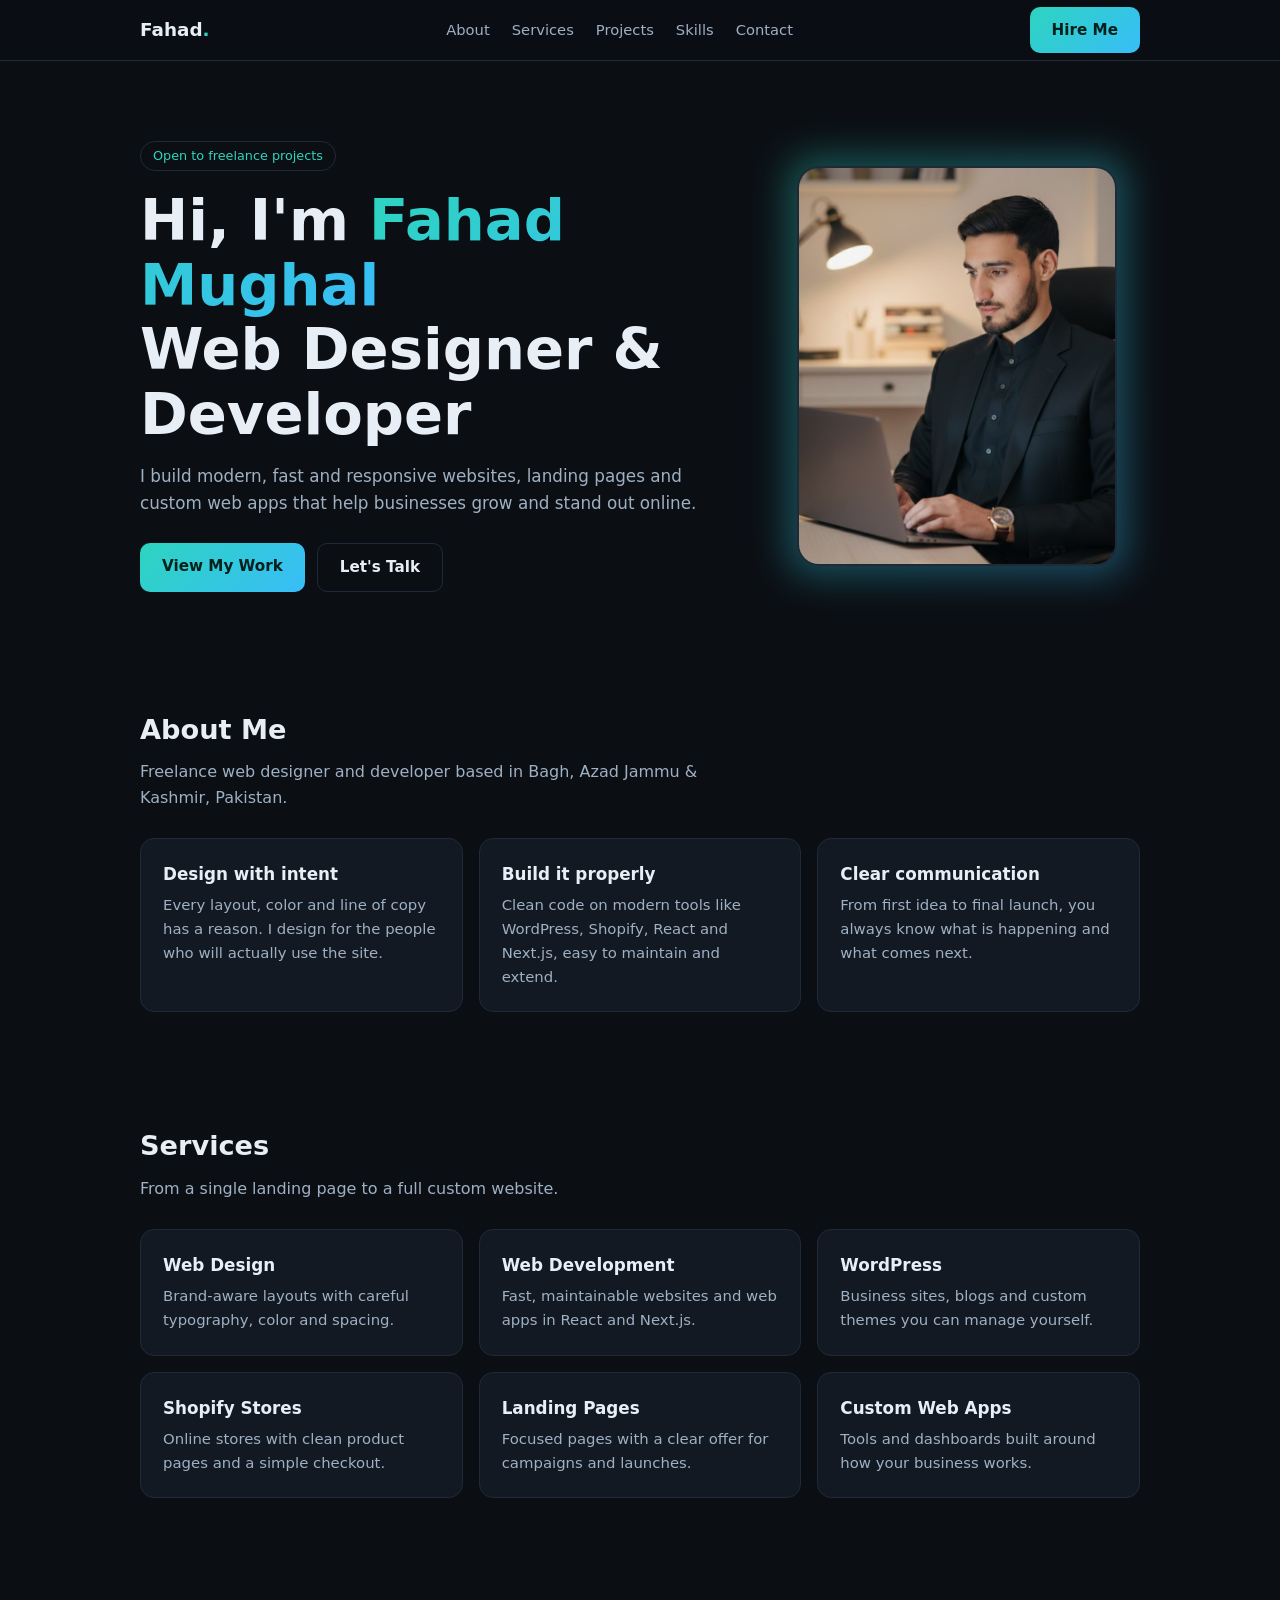
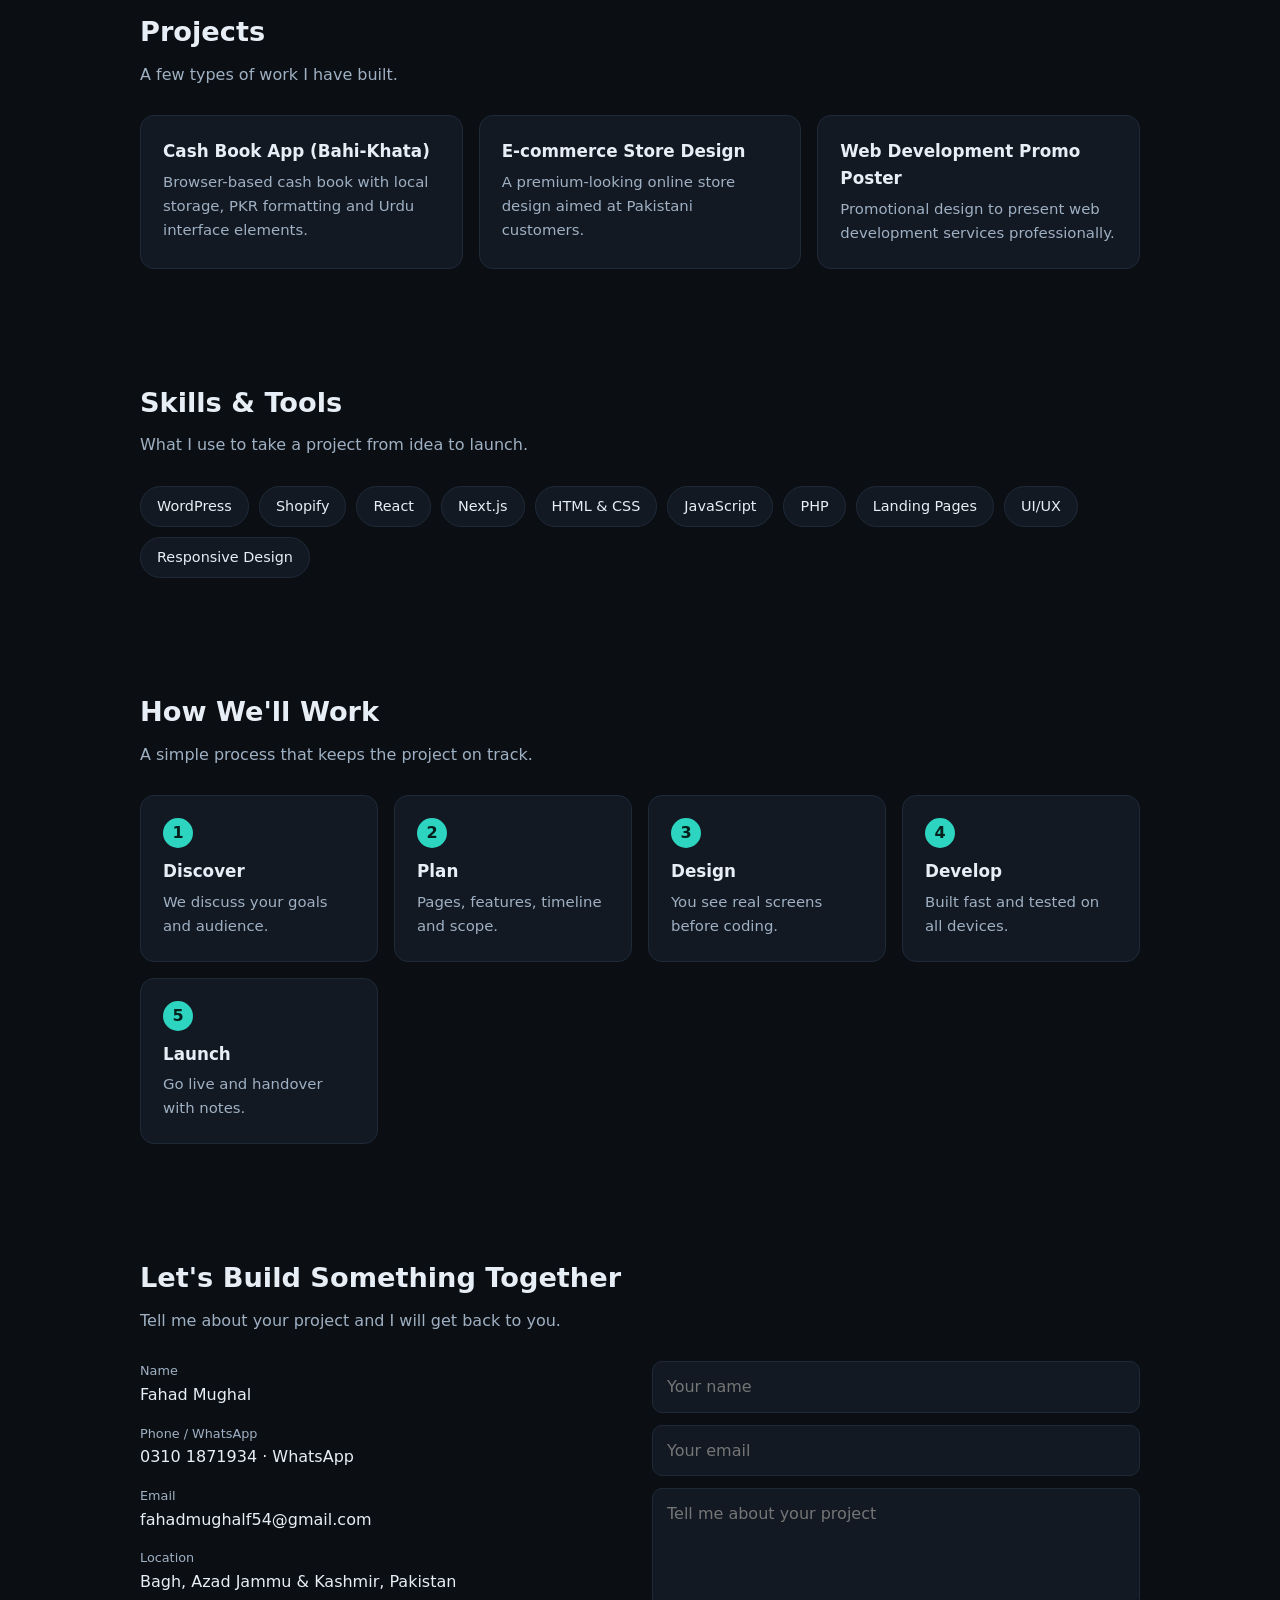
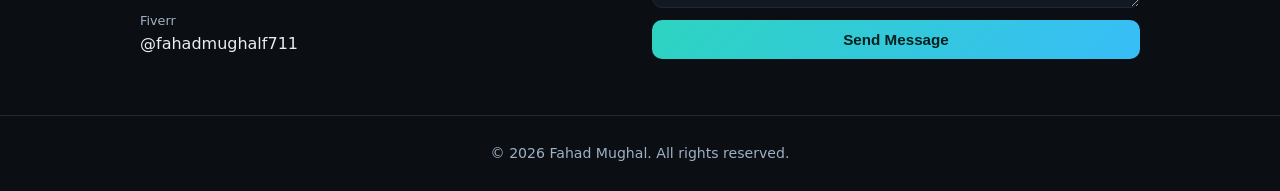
==== index.html @ d8c942e7 "Add files via upload" ====
<!doctype html>
<html lang="en">
<head>
<meta charset="utf-8">
<meta name="viewport" content="width=device-width, initial-scale=1">
<title>Fahad Mughal | Web Designer & Developer</title>
<meta name="description" content="Fahad Mughal is a freelance web designer and developer from Bagh, Azad Kashmir, building WordPress, Shopify, React/Next.js websites and landing pages.">
<meta name="theme-color" content="#0b0f14">
<meta property="og:title" content="Fahad Mughal | Web Designer & Developer">
<meta property="og:description" content="Modern, responsive websites, landing pages and custom web apps.">
<meta property="og:type" content="website">
<style>
:root{--bg:#0b0f14;--card:#121923;--line:#1f2a38;--text:#e8eef5;--muted:#9fb0c3;--accent:#2dd4bf;--accent2:#38bdf8}
*{box-sizing:border-box;margin:0;padding:0}
html{scroll-behavior:smooth}
body{font-family:system-ui,-apple-system,"Segoe UI",Roboto,sans-serif;background:var(--bg);color:var(--text);line-height:1.6}
a{color:inherit;text-decoration:none}
.wrap{max-width:1040px;margin:0 auto;padding:0 20px}
header{position:sticky;top:0;z-index:10;background:rgba(11,15,20,.85);backdrop-filter:blur(10px);border-bottom:1px solid var(--line)}
nav{display:flex;align-items:center;justify-content:space-between;height:60px}
.logo{font-weight:800;font-size:1.15rem}.logo span{color:var(--accent)}
nav ul{display:flex;gap:22px;list-style:none;font-size:.92rem;color:var(--muted)}
nav ul a:hover{color:var(--text)}
.btn{display:inline-block;padding:11px 22px;border-radius:10px;font-weight:600;font-size:.95rem;border:1px solid var(--line)}
.btn.primary{background:linear-gradient(135deg,var(--accent),var(--accent2));color:#04201c;border:0}
.btn:hover{transform:translateY(-1px)}
.hero{padding:80px 0 60px}
.tag{display:inline-block;font-size:.8rem;color:var(--accent);border:1px solid var(--line);padding:4px 12px;border-radius:99px;margin-bottom:18px}
h1{font-size:clamp(2.1rem,6vw,3.6rem);line-height:1.12;margin-bottom:16px}
h1 em{font-style:normal;background:linear-gradient(135deg,var(--accent),var(--accent2));-webkit-background-clip:text;background-clip:text;color:transparent}
.hero p{color:var(--muted);max-width:560px;margin-bottom:26px;font-size:1.05rem}
.hero .btns{display:flex;gap:12px;flex-wrap:wrap}
.hero-grid{display:grid;grid-template-columns:1.3fr .8fr;gap:40px;align-items:center}
.photo{position:relative;justify-self:center;width:100%;max-width:320px}
.photo::before{content:"";position:absolute;inset:-10px;border-radius:26px;background:linear-gradient(135deg,var(--accent),var(--accent2));opacity:.35;filter:blur(18px)}
.photo img{position:relative;display:block;width:100%;height:auto;aspect-ratio:4/5;object-fit:cover;object-position:top;border-radius:22px;border:2px solid var(--line)}
section{padding:56px 0}
h2{font-size:1.7rem;margin-bottom:8px}
.sub{color:var(--muted);margin-bottom:28px;max-width:560px}
.grid{display:grid;grid-template-columns:repeat(auto-fit,minmax(250px,1fr));gap:16px}
.card{background:var(--card);border:1px solid var(--line);border-radius:14px;padding:22px}
.card h3{font-size:1.05rem;margin-bottom:6px}
.card p{color:var(--muted);font-size:.93rem}
.pills{display:flex;flex-wrap:wrap;gap:10px}
.pills span{background:var(--card);border:1px solid var(--line);padding:8px 16px;border-radius:99px;font-size:.9rem}
.steps{counter-reset:s;display:grid;grid-template-columns:repeat(auto-fit,minmax(190px,1fr));gap:16px}
.steps .card::before{counter-increment:s;content:counter(s);display:inline-grid;place-items:center;width:30px;height:30px;border-radius:50%;background:var(--accent);color:#04201c;font-weight:700;margin-bottom:10px}
.contact{display:grid;grid-template-columns:1fr 1fr;gap:24px}
.contact ul{list-style:none;display:grid;gap:14px}
.contact li small{display:block;color:var(--muted);font-size:.8rem}
.contact li a:hover{color:var(--accent)}
form{display:grid;gap:12px}
input,textarea{width:100%;padding:12px 14px;border-radius:10px;border:1px solid var(--line);background:var(--card);color:var(--text);font:inherit}
input:focus,textarea:focus{outline:2px solid var(--accent);border-color:transparent}
textarea{min-height:120px;resize:vertical}
footer{border-top:1px solid var(--line);padding:26px 0;color:var(--muted);font-size:.88rem;text-align:center}
@media(max-width:720px){.hero-grid{grid-template-columns:1fr}.photo{order:-1;max-width:240px}nav ul{display:none}.contact{grid-template-columns:1fr}.hero{padding:50px 0 30px}}
</style>
</head>
<body>
<header><div class="wrap"><nav>
<a href="#home" class="logo">Fahad<span>.</span></a>
<ul><li><a href="#about">About</a></li><li><a href="#services">Services</a></li><li><a href="#projects">Projects</a></li><li><a href="#skills">Skills</a></li><li><a href="#contact">Contact</a></li></ul>
<a href="#contact" class="btn primary">Hire Me</a>
</nav></div></header>

<main>
<section class="hero" id="home"><div class="wrap hero-grid">
<div>
<span class="tag">Open to freelance projects</span>
<h1>Hi, I'm <em>Fahad Mughal</em><br>Web Designer &amp; Developer</h1>
<p>I build modern, fast and responsive websites, landing pages and custom web apps that help businesses grow and stand out online.</p>
<div class="btns"><a href="#projects" class="btn primary">View My Work</a><a href="#contact" class="btn">Let's Talk</a></div>
</div>
<div class="photo"><img src="fahad.jpg" alt="Fahad Mughal, freelance web designer and developer" width="472" height="672"></div>
</div></section>

<section id="about"><div class="wrap">
<h2>About Me</h2>
<p class="sub">Freelance web designer and developer based in Bagh, Azad Jammu &amp; Kashmir, Pakistan.</p>
<div class="grid">
<div class="card"><h3>Design with intent</h3><p>Every layout, color and line of copy has a reason. I design for the people who will actually use the site.</p></div>
<div class="card"><h3>Build it properly</h3><p>Clean code on modern tools like WordPress, Shopify, React and Next.js, easy to maintain and extend.</p></div>
<div class="card"><h3>Clear communication</h3><p>From first idea to final launch, you always know what is happening and what comes next.</p></div>
</div>
</div></section>

<section id="services"><div class="wrap">
<h2>Services</h2>
<p class="sub">From a single landing page to a full custom website.</p>
<div class="grid">
<div class="card"><h3>Web Design</h3><p>Brand-aware layouts with careful typography, color and spacing.</p></div>
<div class="card"><h3>Web Development</h3><p>Fast, maintainable websites and web apps in React and Next.js.</p></div>
<div class="card"><h3>WordPress</h3><p>Business sites, blogs and custom themes you can manage yourself.</p></div>
<div class="card"><h3>Shopify Stores</h3><p>Online stores with clean product pages and a simple checkout.</p></div>
<div class="card"><h3>Landing Pages</h3><p>Focused pages with a clear offer for campaigns and launches.</p></div>
<div class="card"><h3>Custom Web Apps</h3><p>Tools and dashboards built around how your business works.</p></div>
</div>
</div></section>

<section id="projects"><div class="wrap">
<h2>Projects</h2>
<p class="sub">A few types of work I have built.</p>
<div class="grid">
<div class="card"><h3>Cash Book App (Bahi-Khata)</h3><p>Browser-based cash book with local storage, PKR formatting and Urdu interface elements.</p></div>
<div class="card"><h3>E-commerce Store Design</h3><p>A premium-looking online store design aimed at Pakistani customers.</p></div>
<div class="card"><h3>Web Development Promo Poster</h3><p>Promotional design to present web development services professionally.</p></div>
</div>
</div></section>

<section id="skills"><div class="wrap">
<h2>Skills &amp; Tools</h2>
<p class="sub">What I use to take a project from idea to launch.</p>
<div class="pills"><span>WordPress</span><span>Shopify</span><span>React</span><span>Next.js</span><span>HTML &amp; CSS</span><span>JavaScript</span><span>PHP</span><span>Landing Pages</span><span>UI/UX</span><span>Responsive Design</span></div>
</div></section>

<section><div class="wrap">
<h2>How We'll Work</h2>
<p class="sub">A simple process that keeps the project on track.</p>
<div class="steps">
<div class="card"><h3>Discover</h3><p>We discuss your goals and audience.</p></div>
<div class="card"><h3>Plan</h3><p>Pages, features, timeline and scope.</p></div>
<div class="card"><h3>Design</h3><p>You see real screens before coding.</p></div>
<div class="card"><h3>Develop</h3><p>Built fast and tested on all devices.</p></div>
<div class="card"><h3>Launch</h3><p>Go live and handover with notes.</p></div>
</div>
</div></section>

<section id="contact"><div class="wrap">
<h2>Let's Build Something Together</h2>
<p class="sub">Tell me about your project and I will get back to you.</p>
<div class="contact">
<ul>
<li><small>Name</small>Fahad Mughal</li>
<li><small>Phone / WhatsApp</small><a href="tel:+923101871934">0310 1871934</a> &middot; <a href="https://wa.me/923101871934" target="_blank" rel="noopener">WhatsApp</a></li>
<li><small>Email</small><a href="mailto:fahadmughalf54@gmail.com">fahadmughalf54@gmail.com</a></li>
<li><small>Location</small>Bagh, Azad Jammu &amp; Kashmir, Pakistan</li>
<li><small>Fiverr</small><a href="https://www.fiverr.com/fahadmughalf711" target="_blank" rel="noopener">@fahadmughalf711</a></li>
</ul>
<form id="f">
<input id="n" placeholder="Your name" required>
<input id="e" type="email" placeholder="Your email" required>
<textarea id="m" placeholder="Tell me about your project" required></textarea>
<button class="btn primary" type="submit">Send Message</button>
</form>
</div>
</div></section>
</main>

<footer><div class="wrap">&copy; <span id="y">2026</span> Fahad Mughal. All rights reserved.</div></footer>

<script>
document.getElementById('y').textContent=new Date().getFullYear();
document.getElementById('f').addEventListener('submit',function(ev){
  ev.preventDefault();
  var n=document.getElementById('n').value,e=document.getElementById('e').value,m=document.getElementById('m').value;
  var body=encodeURIComponent('Name: '+n+'\nEmail: '+e+'\n\n'+m);
  location.href='mailto:fahadmughalf54@gmail.com?subject='+encodeURIComponent('Project enquiry from '+n)+'&body='+body;
});
</script>
</body>
</html>
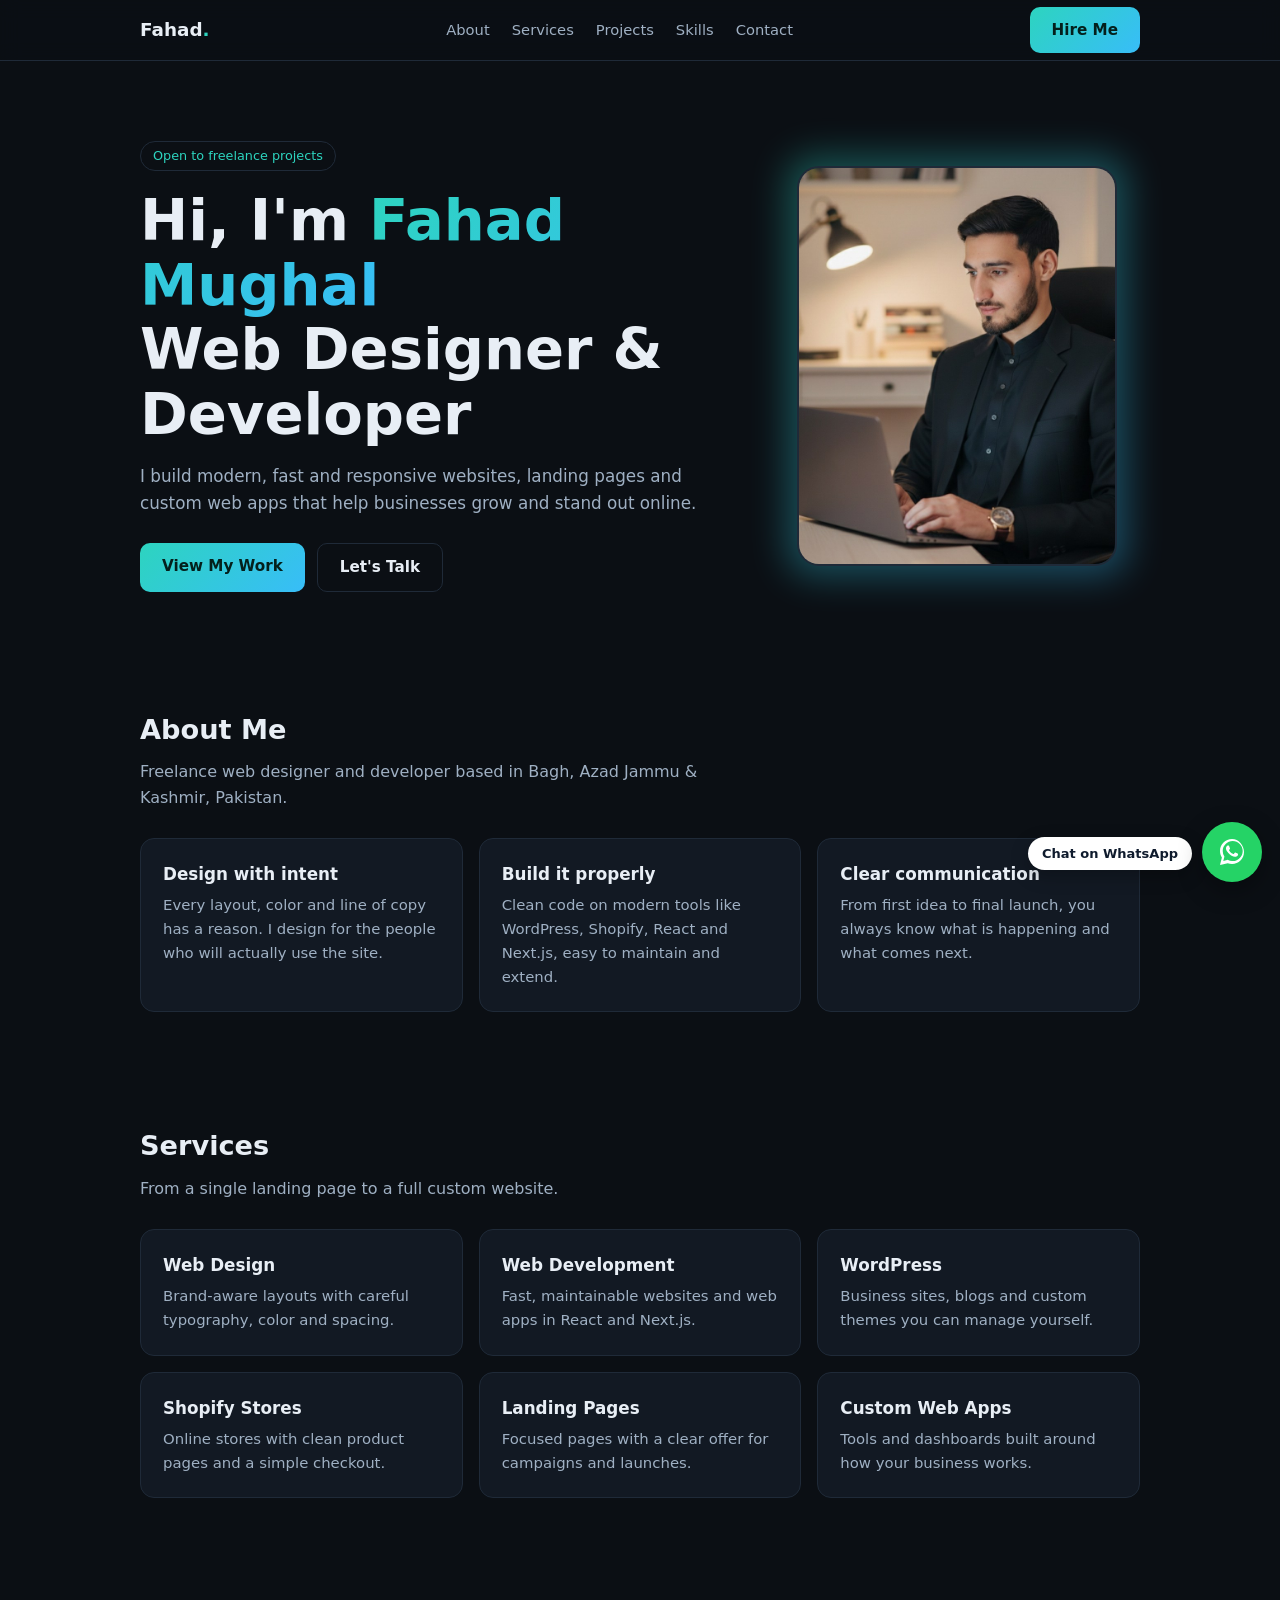
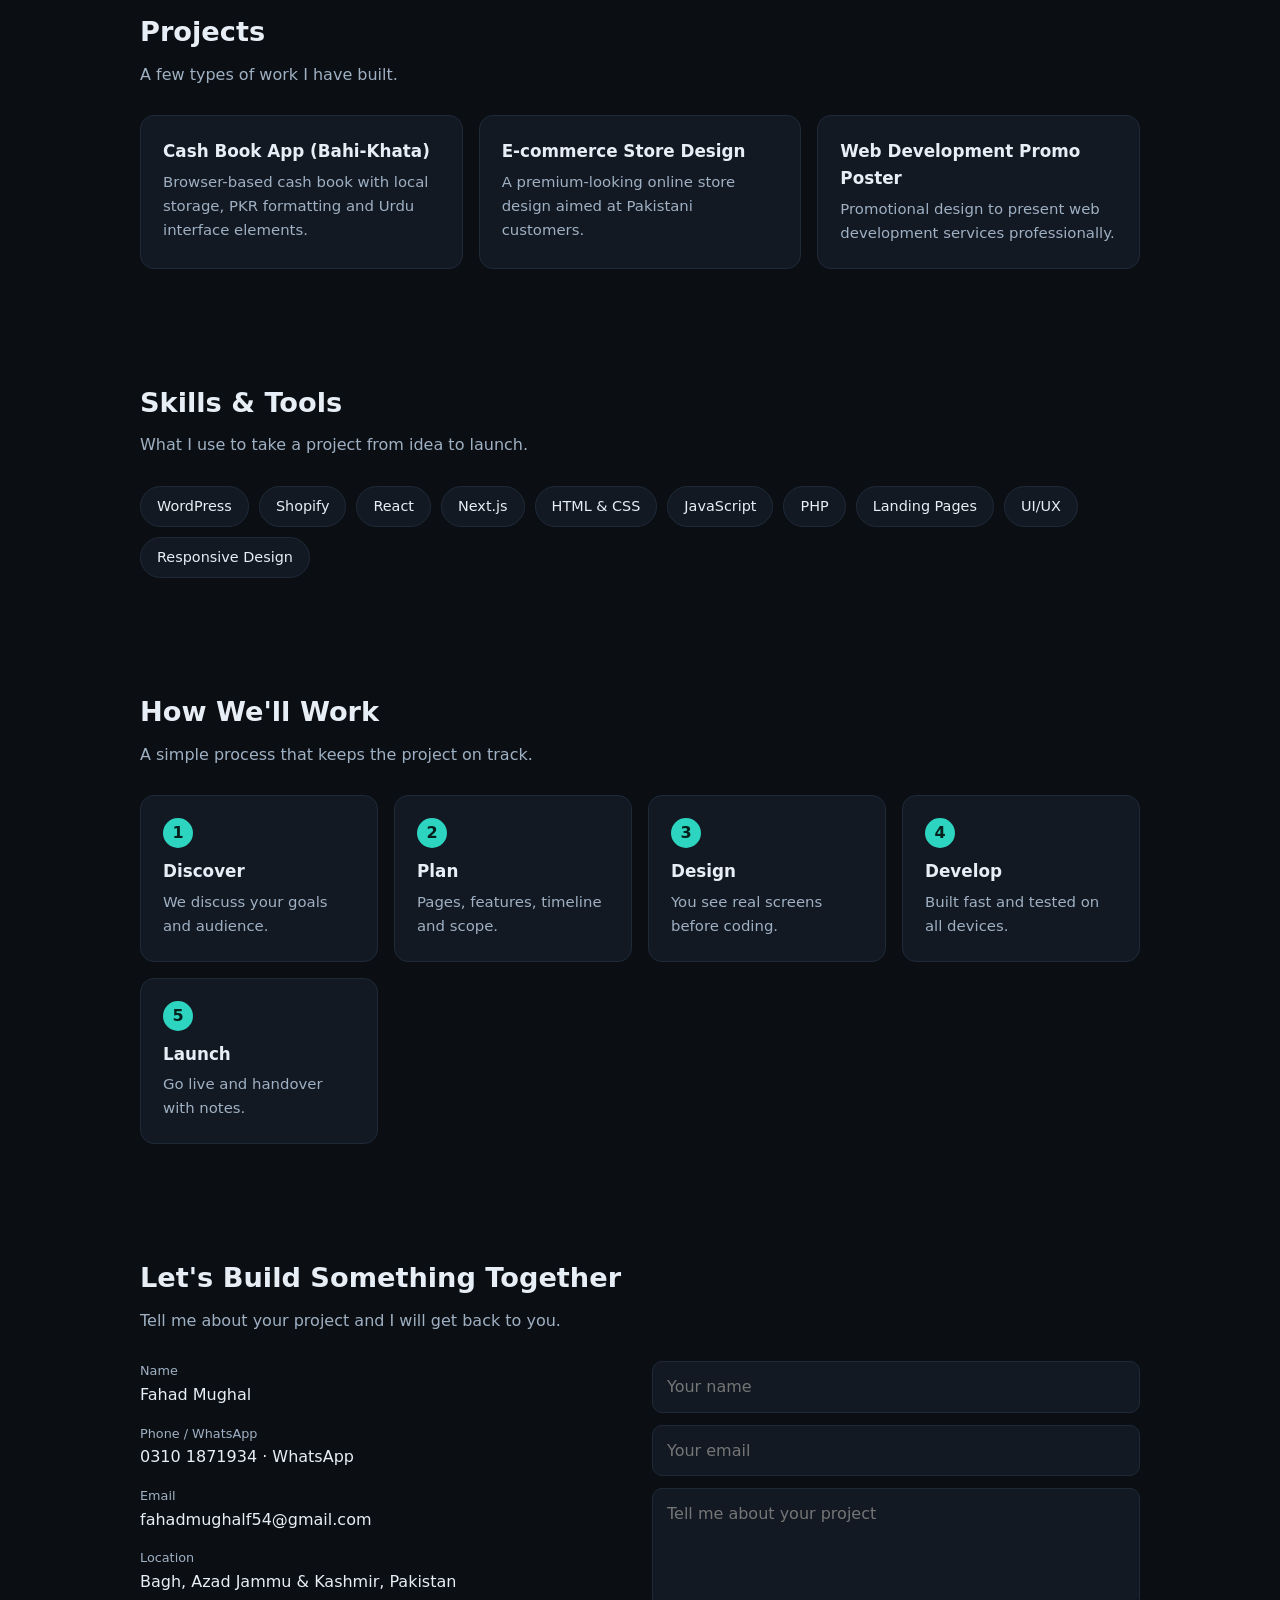
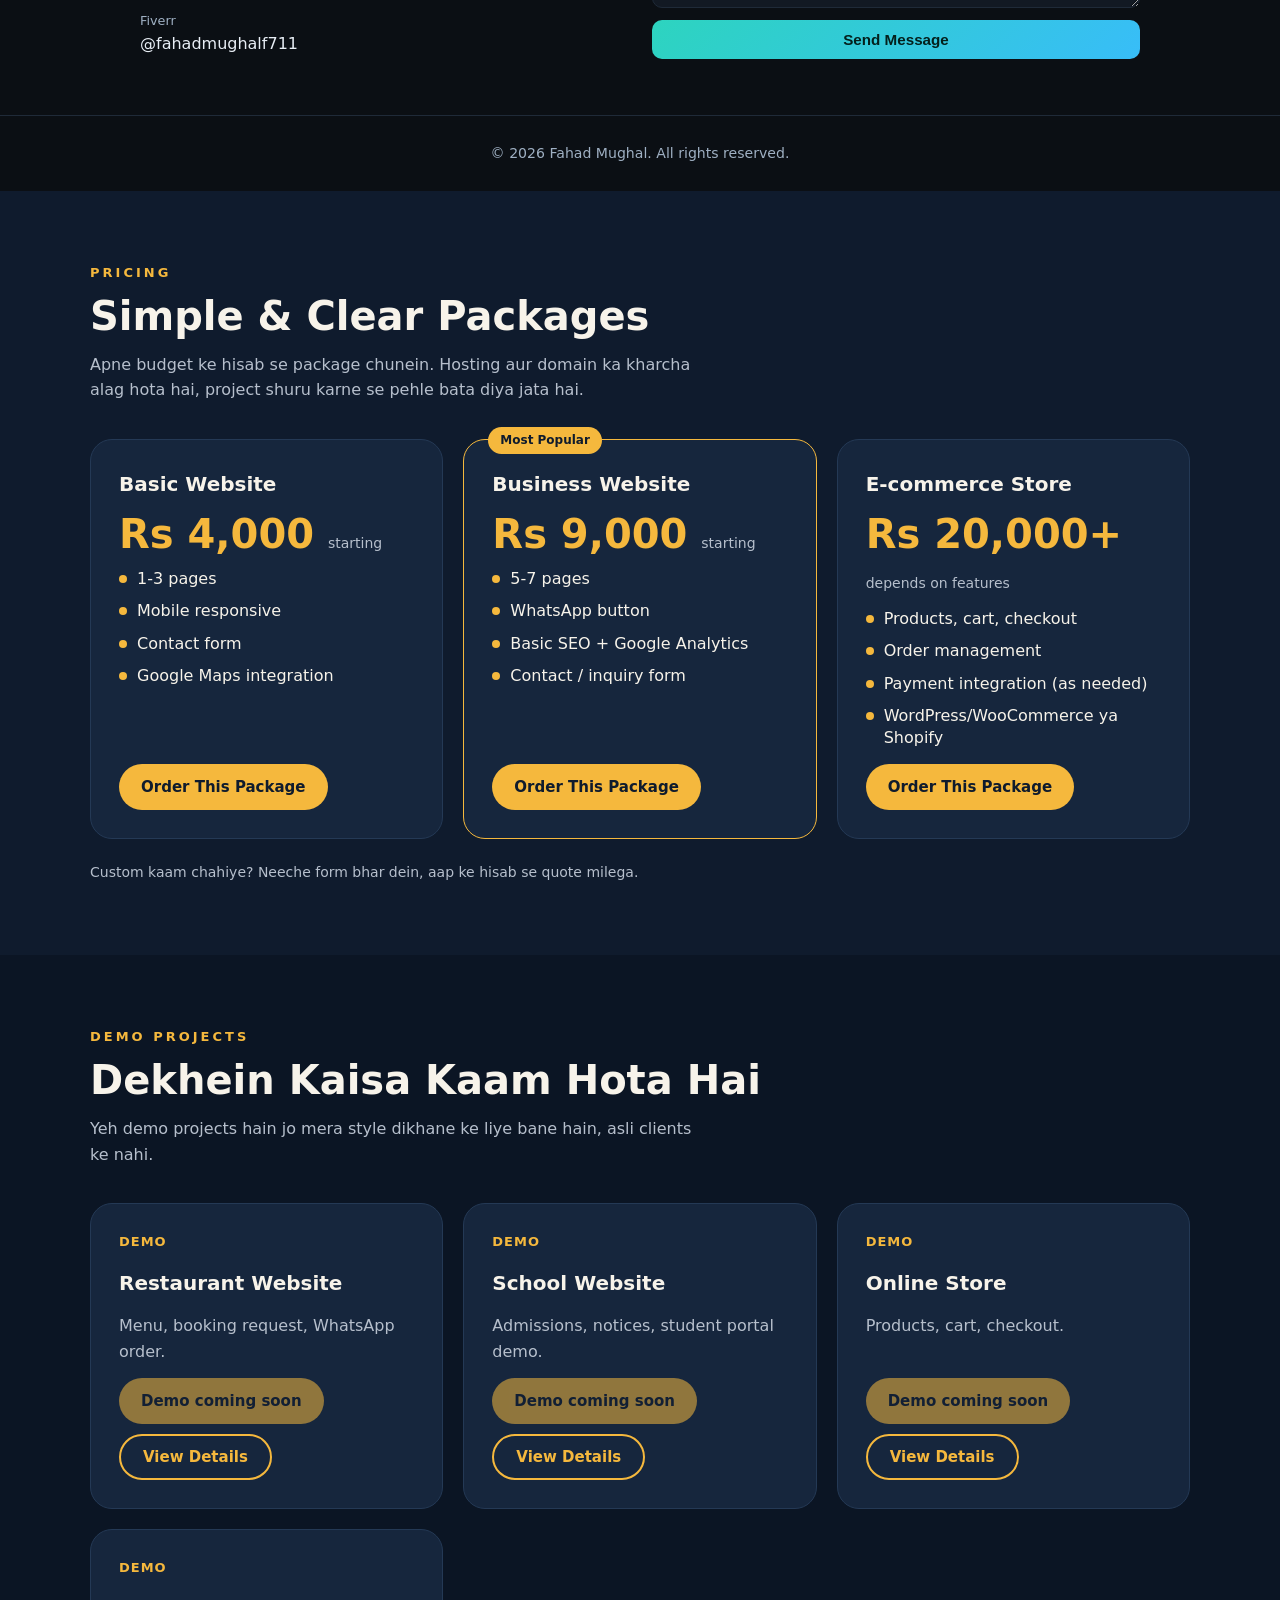
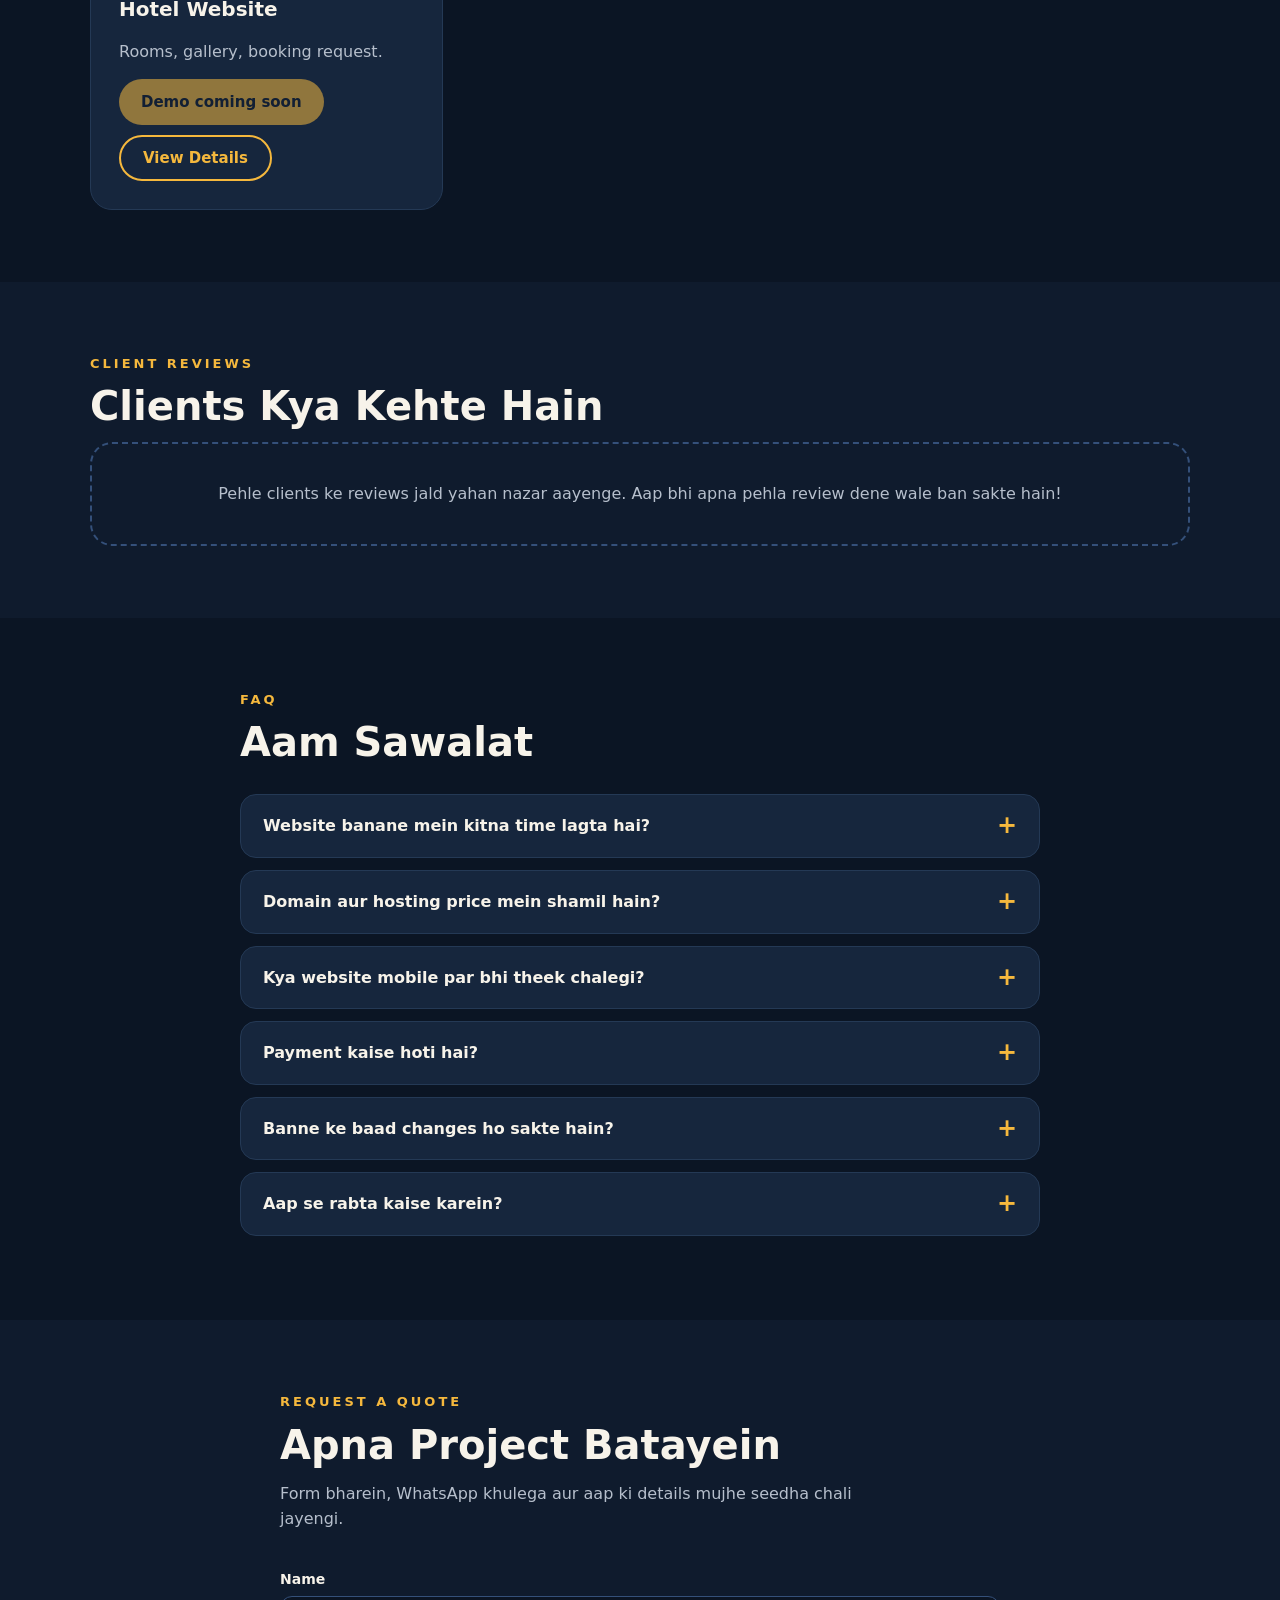
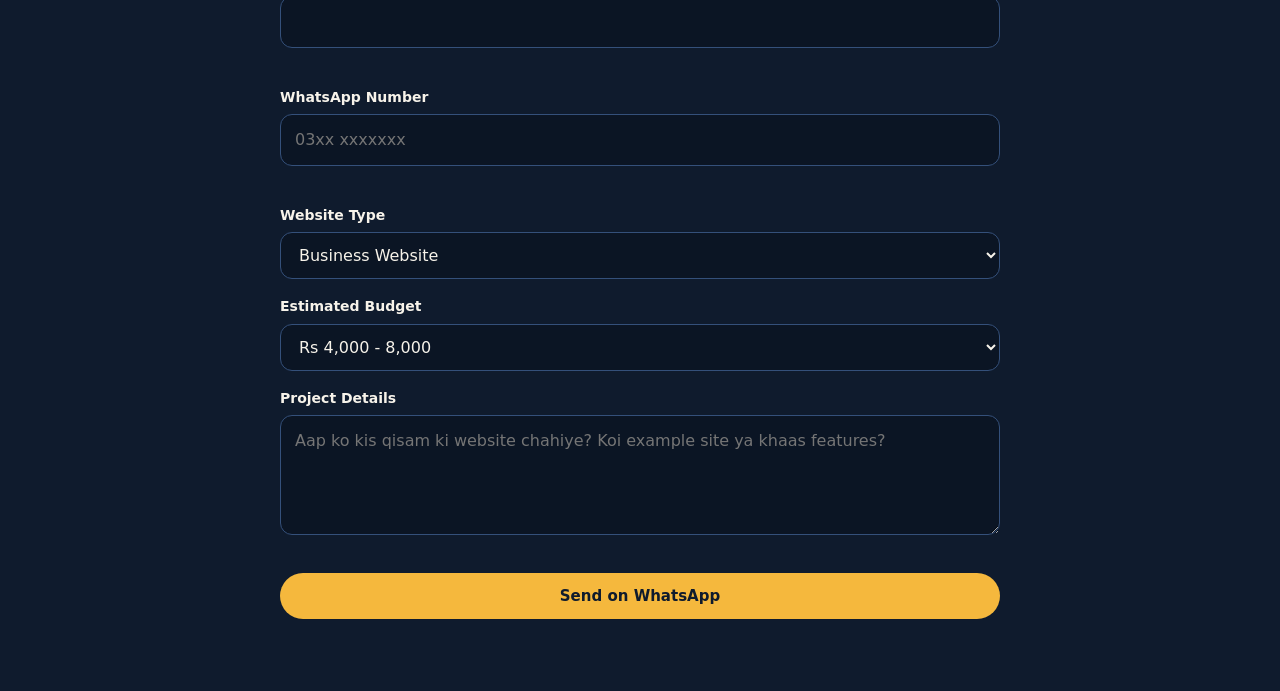
==== commit 20d3c57f: "Update index.html" ====
--- a/index.html
+++ b/index.html
@@ -158,5 +158,6 @@
   location.href='mailto:fahadmughalf54@gmail.com?subject='+encodeURIComponent('Project enquiry from '+n)+'&body='+body;
 });
 </script>
+<script src="fm-all.js"></script>
 </body>
 </html>
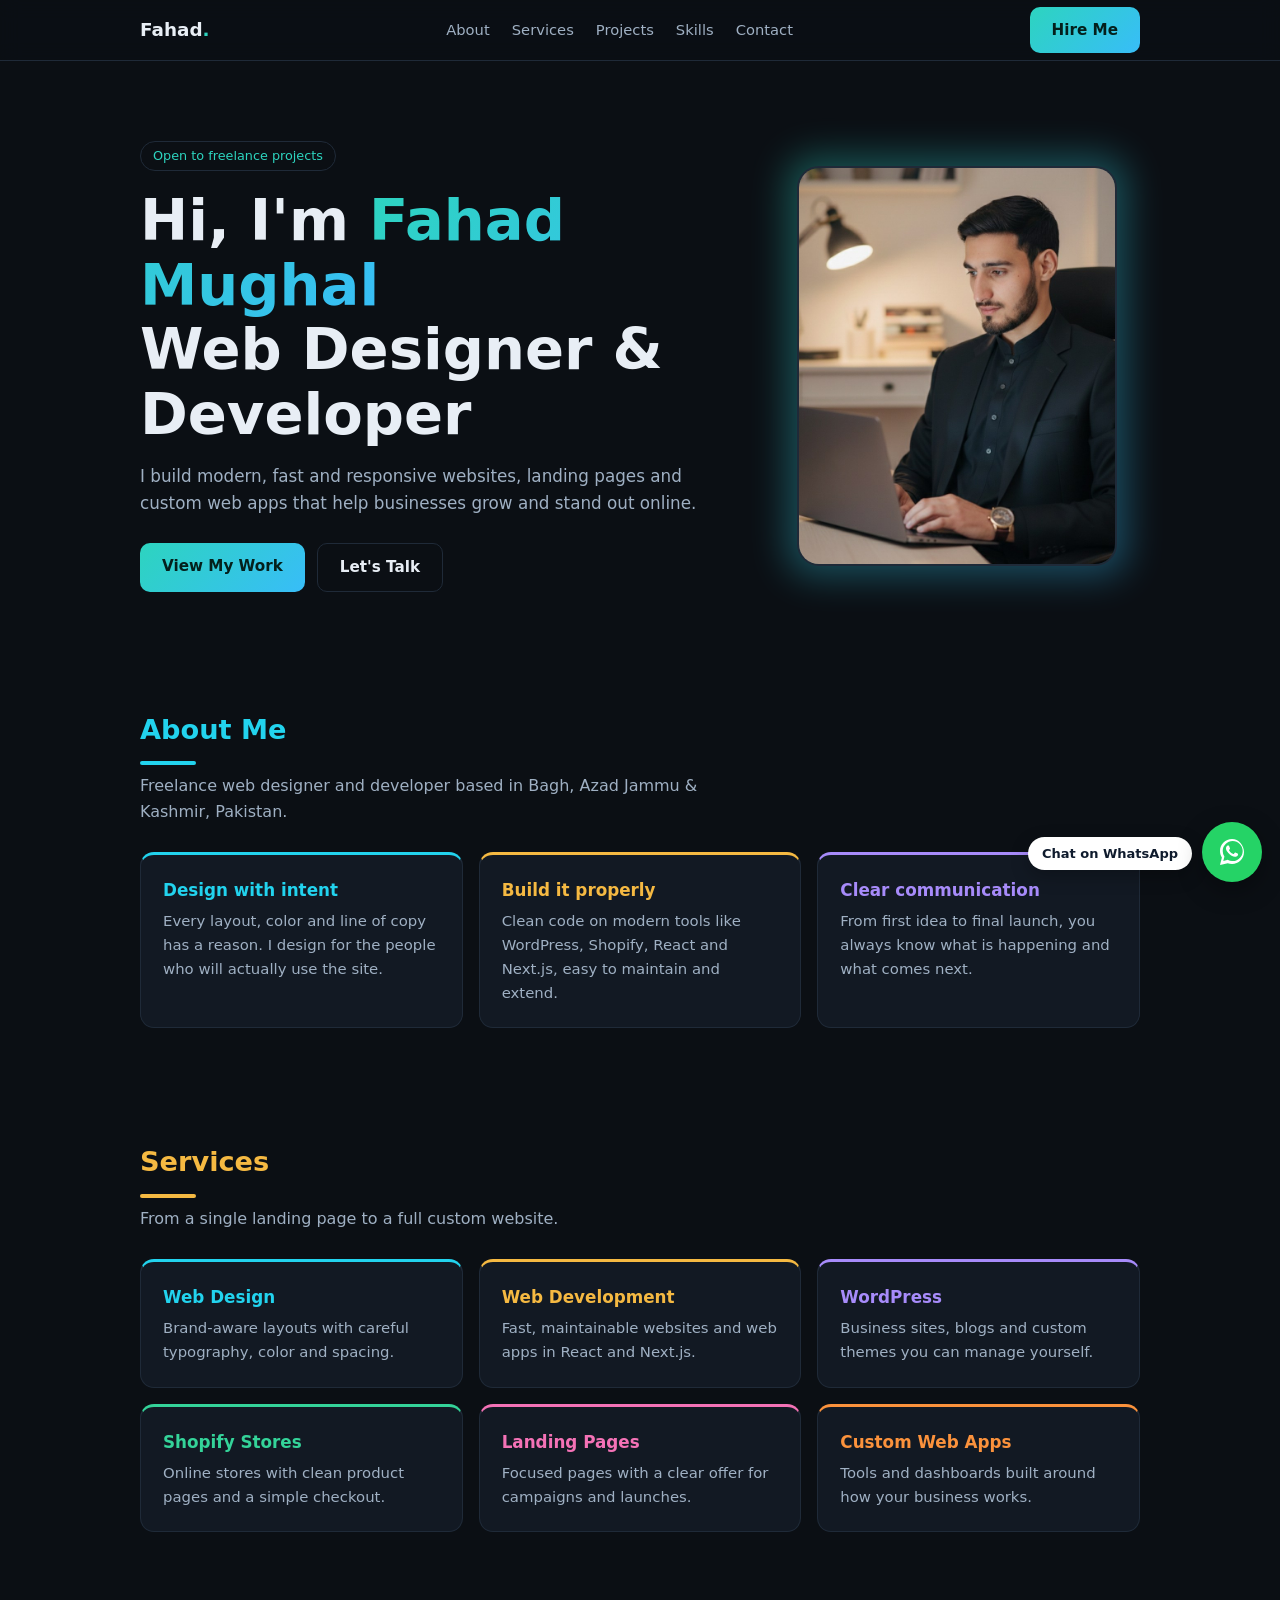
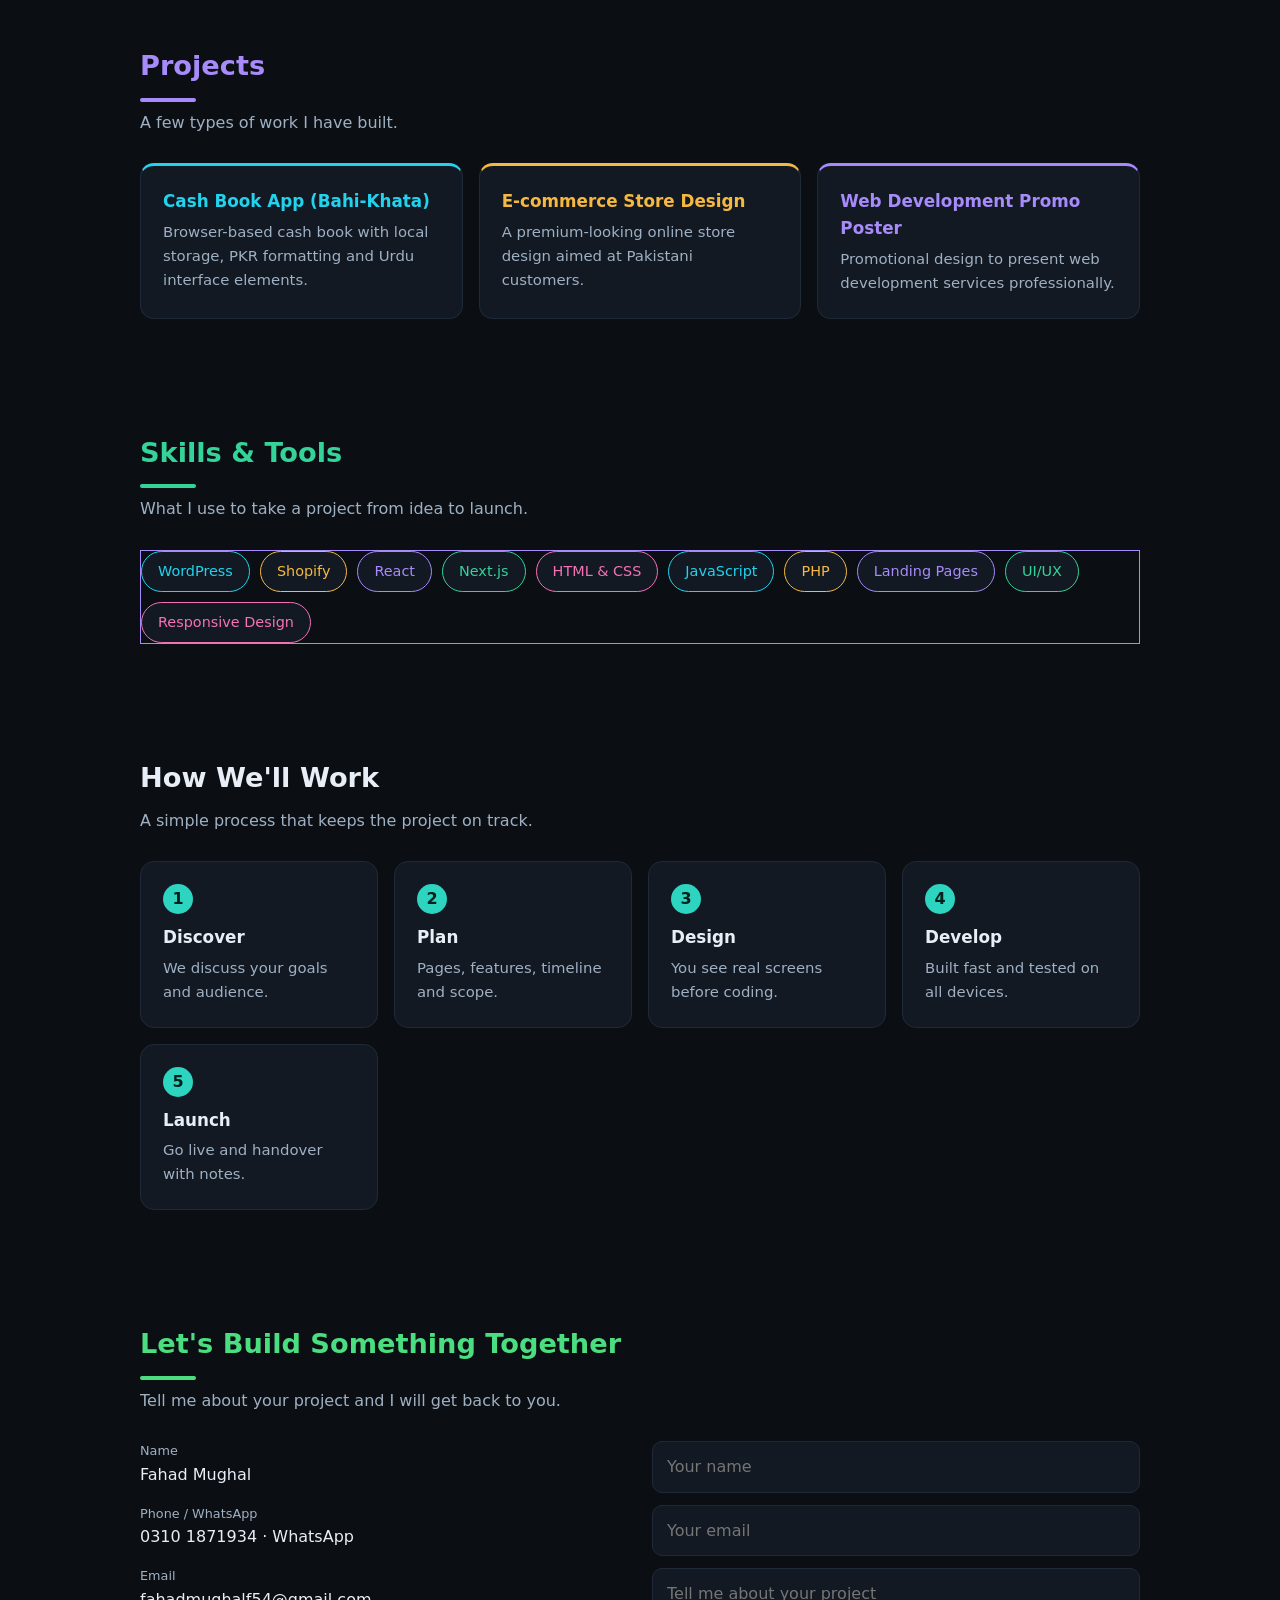
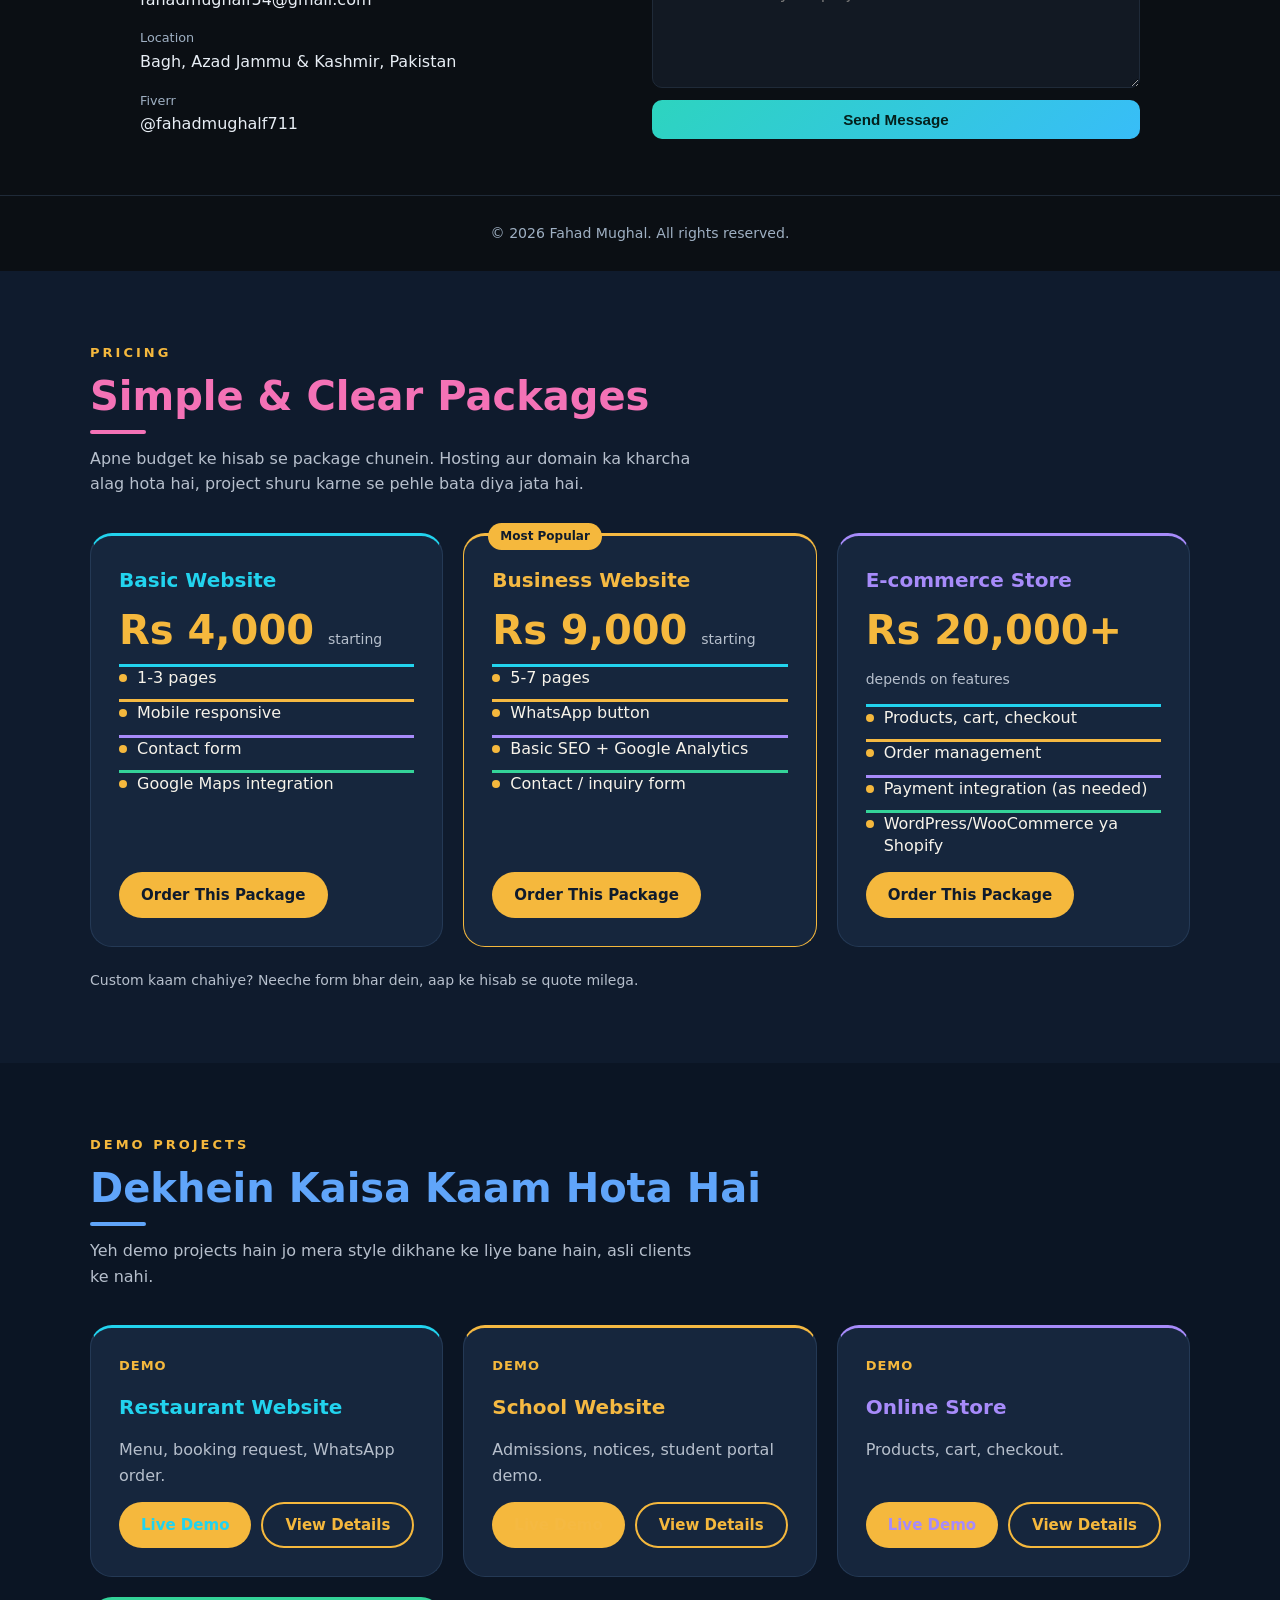
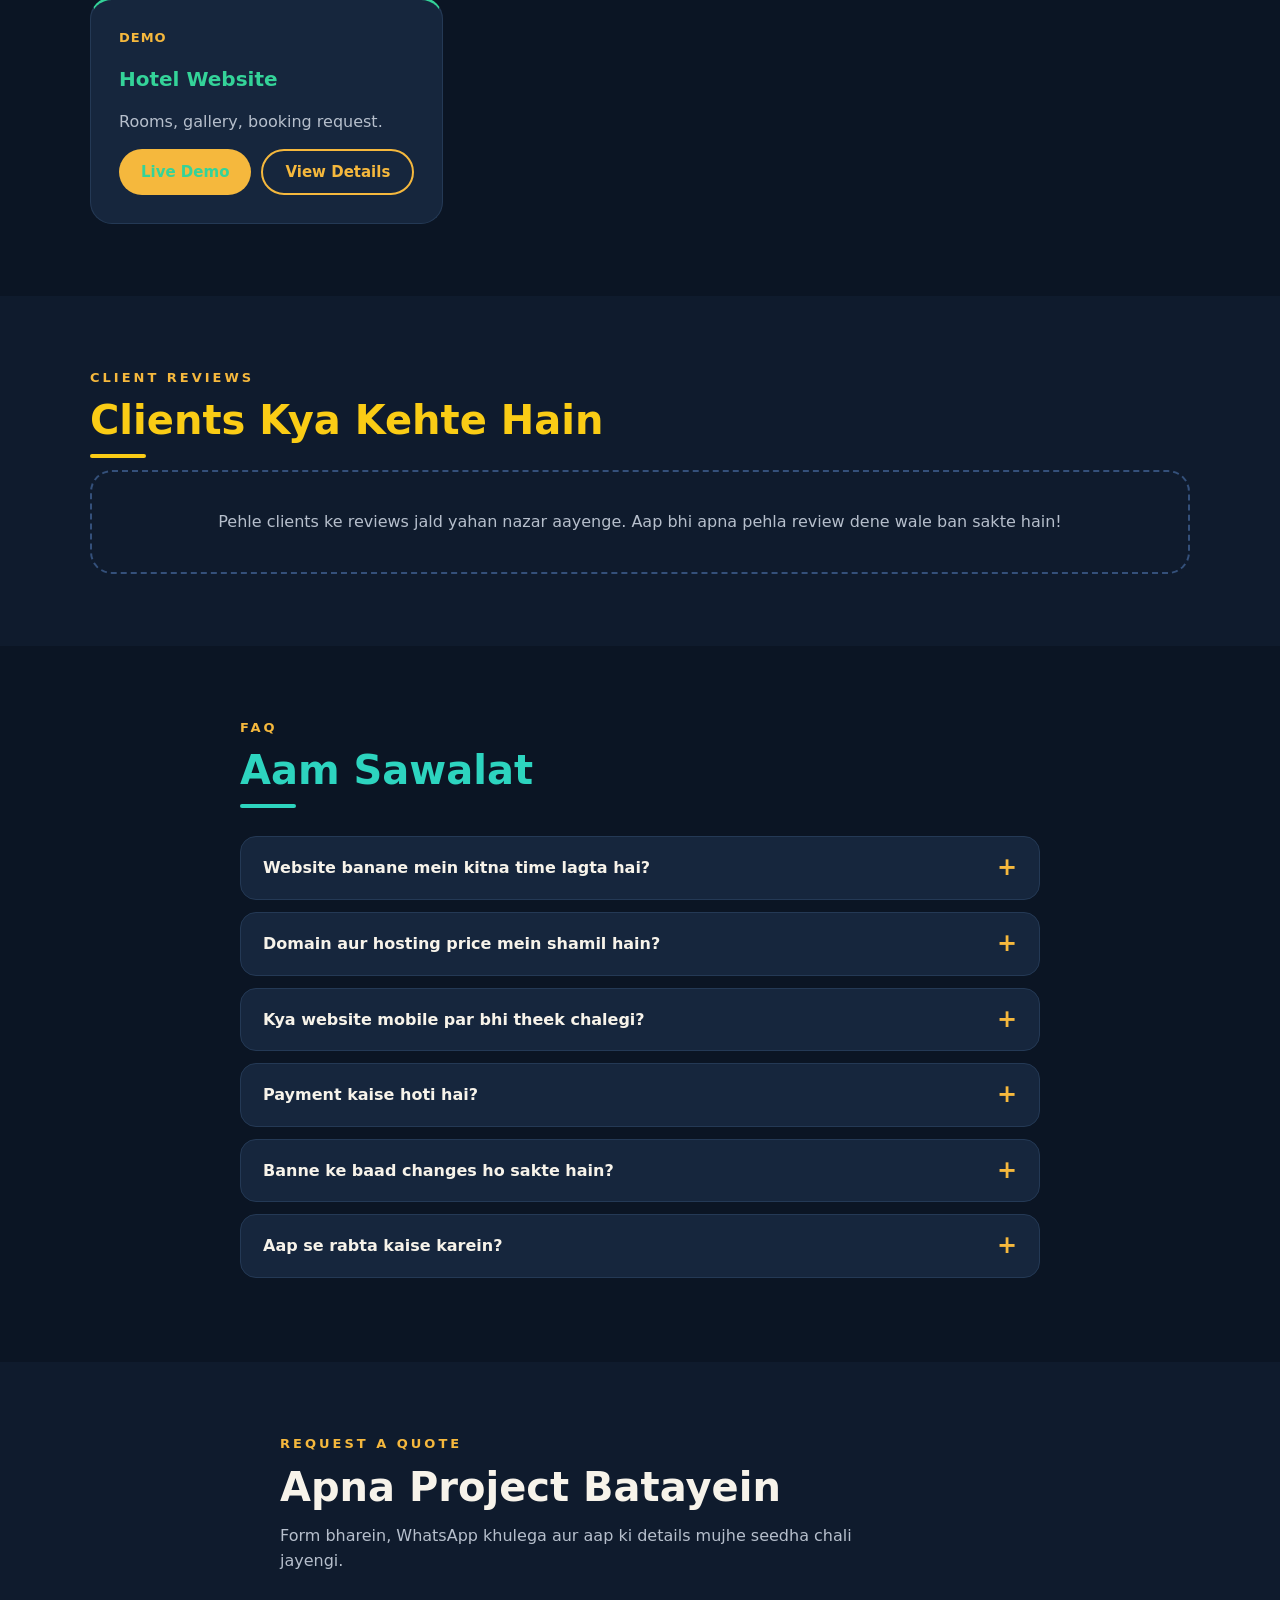
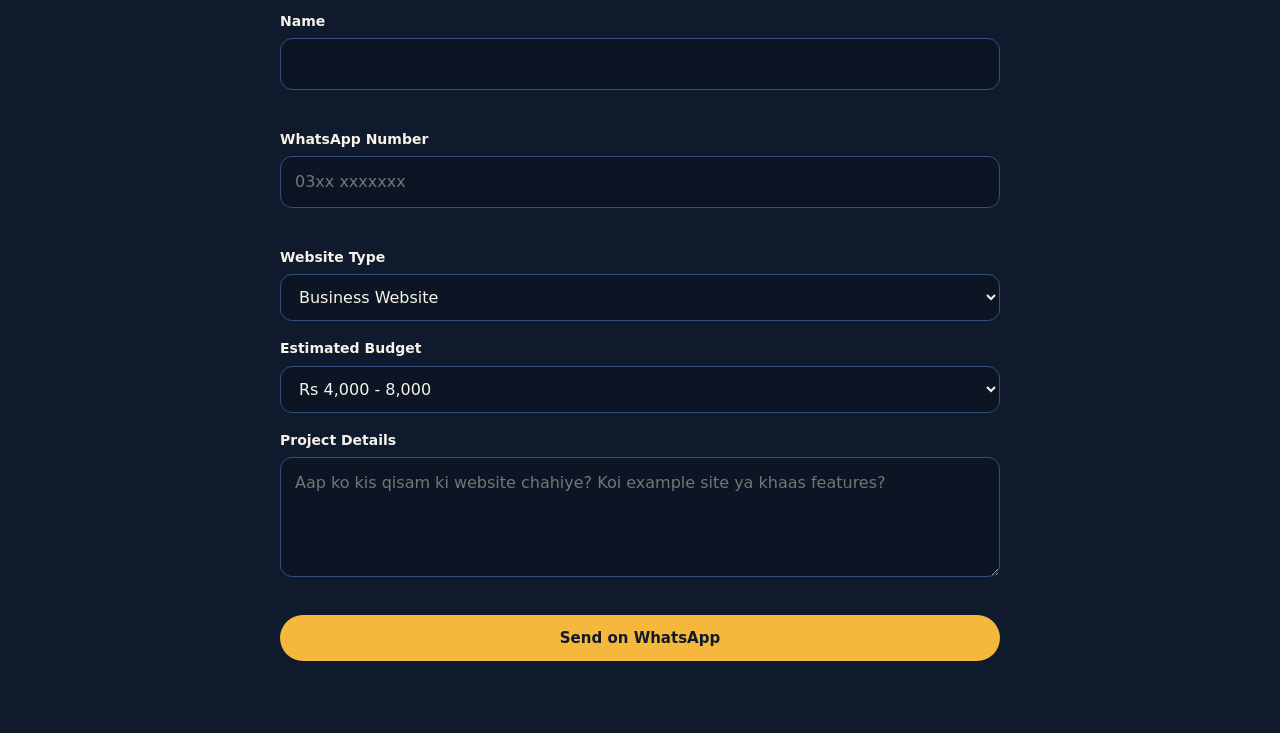
==== commit 029707d5: "Update index.html" ====
--- a/index.html
+++ b/index.html
@@ -56,6 +56,7 @@
 footer{border-top:1px solid var(--line);padding:26px 0;color:var(--muted);font-size:.88rem;text-align:center}
 @media(max-width:720px){.hero-grid{grid-template-columns:1fr}.photo{order:-1;max-width:240px}nav ul{display:none}.contact{grid-template-columns:1fr}.hero{padding:50px 0 30px}}
 </style>
+  <link rel="stylesheet" href="fm-colors.css">
 </head>
 <body>
 <header><div class="wrap"><nav>
--- a/fm-colors.css
+++ b/fm-colors.css
@@ -0,0 +1,82 @@
+/* fm-colors.css - har section aur har card ka apna colour */
+
+/* ---- 1. Har section ka apna accent colour ---- */
+#about    { --ac: #22d3ee; }  /* cyan */
+#services { --ac: #f5b942; }  /* gold */
+#projects { --ac: #a78bfa; }  /* violet */
+#skills   { --ac: #34d399; }  /* green */
+#process, #how, #how-we-work, #work { --ac: #fb923c; } /* orange */
+#pricing  { --ac: #f472b6; }  /* pink */
+#demo, #demos { --ac: #60a5fa; } /* blue */
+#reviews  { --ac: #facc15; }  /* yellow */
+#faq      { --ac: #2dd4bf; }  /* teal */
+#contact  { --ac: #4ade80; }  /* bright green */
+
+/* Section heading + choti line heading ke neeche */
+:is(#about,#services,#projects,#skills,#process,#how,#how-we-work,#pricing,#demo,#demos,#reviews,#faq,#contact) :is(h2) {
+  color: var(--ac);
+}
+:is(#about,#services,#projects,#skills,#process,#how,#how-we-work,#pricing,#demo,#demos,#reviews,#faq,#contact) h2::after {
+  content: "";
+  display: block;
+  width: 56px;
+  height: 4px;
+  margin-top: 10px;
+  border-radius: 4px;
+  background: var(--ac);
+}
+
+/* ---- 2. Cards: har card ka apna colour (6 colours cycle hote hain) ---- */
+:is(#about,#services,#projects,#pricing,#demo,#demos,#process,#how,#how-we-work)
+  :is(article, li, .card, [class*="card"], [class*="item"], [class*="box"]) {
+  --c: var(--ac);
+  border-top: 3px solid var(--c);
+  transition: transform .2s ease, box-shadow .2s ease;
+}
+:is(#about,#services,#projects,#pricing,#demo,#demos,#process,#how,#how-we-work)
+  :is(article, li, .card, [class*="card"], [class*="item"], [class*="box"]):nth-child(6n+1) { --c: #22d3ee; }
+:is(#about,#services,#projects,#pricing,#demo,#demos,#process,#how,#how-we-work)
+  :is(article, li, .card, [class*="card"], [class*="item"], [class*="box"]):nth-child(6n+2) { --c: #f5b942; }
+:is(#about,#services,#projects,#pricing,#demo,#demos,#process,#how,#how-we-work)
+  :is(article, li, .card, [class*="card"], [class*="item"], [class*="box"]):nth-child(6n+3) { --c: #a78bfa; }
+:is(#about,#services,#projects,#pricing,#demo,#demos,#process,#how,#how-we-work)
+  :is(article, li, .card, [class*="card"], [class*="item"], [class*="box"]):nth-child(6n+4) { --c: #34d399; }
+:is(#about,#services,#projects,#pricing,#demo,#demos,#process,#how,#how-we-work)
+  :is(article, li, .card, [class*="card"], [class*="item"], [class*="box"]):nth-child(6n+5) { --c: #f472b6; }
+:is(#about,#services,#projects,#pricing,#demo,#demos,#process,#how,#how-we-work)
+  :is(article, li, .card, [class*="card"], [class*="item"], [class*="box"]):nth-child(6n+6) { --c: #fb923c; }
+
+/* Card ke andar title, icon, link usi card ke colour mein */
+:is(#about,#services,#projects,#pricing,#demo,#demos,#process,#how,#how-we-work)
+  :is(article, li, .card, [class*="card"], [class*="item"], [class*="box"]) :is(h3, h4, svg, i, .icon, [class*="icon"]) {
+  color: var(--c);
+}
+:is(#about,#services,#projects,#pricing,#demo,#demos,#process,#how,#how-we-work)
+  :is(article, li, .card, [class*="card"], [class*="item"], [class*="box"]) a {
+  color: var(--c);
+}
+
+/* Hover par card ka glow */
+:is(#about,#services,#projects,#pricing,#demo,#demos,#process,#how,#how-we-work)
+  :is(article, li, .card, [class*="card"], [class*="item"], [class*="box"]):hover {
+  transform: translateY(-4px);
+  box-shadow: 0 10px 28px color-mix(in srgb, var(--c) 35%, transparent);
+}
+
+/* ---- 3. Skills tags: har tag ka apna colour ---- */
+#skills :is(span, li, .tag, [class*="tag"], [class*="chip"], [class*="pill"]) {
+  border: 1px solid var(--t, var(--ac));
+  color: var(--t, var(--ac));
+}
+#skills :is(span, li, .tag, [class*="tag"], [class*="chip"], [class*="pill"]):nth-child(5n+1) { --t: #22d3ee; }
+#skills :is(span, li, .tag, [class*="tag"], [class*="chip"], [class*="pill"]):nth-child(5n+2) { --t: #f5b942; }
+#skills :is(span, li, .tag, [class*="tag"], [class*="chip"], [class*="pill"]):nth-child(5n+3) { --t: #a78bfa; }
+#skills :is(span, li, .tag, [class*="tag"], [class*="chip"], [class*="pill"]):nth-child(5n+4) { --t: #34d399; }
+#skills :is(span, li, .tag, [class*="tag"], [class*="chip"], [class*="pill"]):nth-child(5n+5) { --t: #f472b6; }
+
+/* ---- 4. Navbar: har link hover par apne section ke colour mein ---- */
+a[href="#about"]:hover    { color: #22d3ee; }
+a[href="#services"]:hover { color: #f5b942; }
+a[href="#projects"]:hover { color: #a78bfa; }
+a[href="#skills"]:hover   { color: #34d399; }
+a[href="#contact"]:hover  { color: #4ade80; }
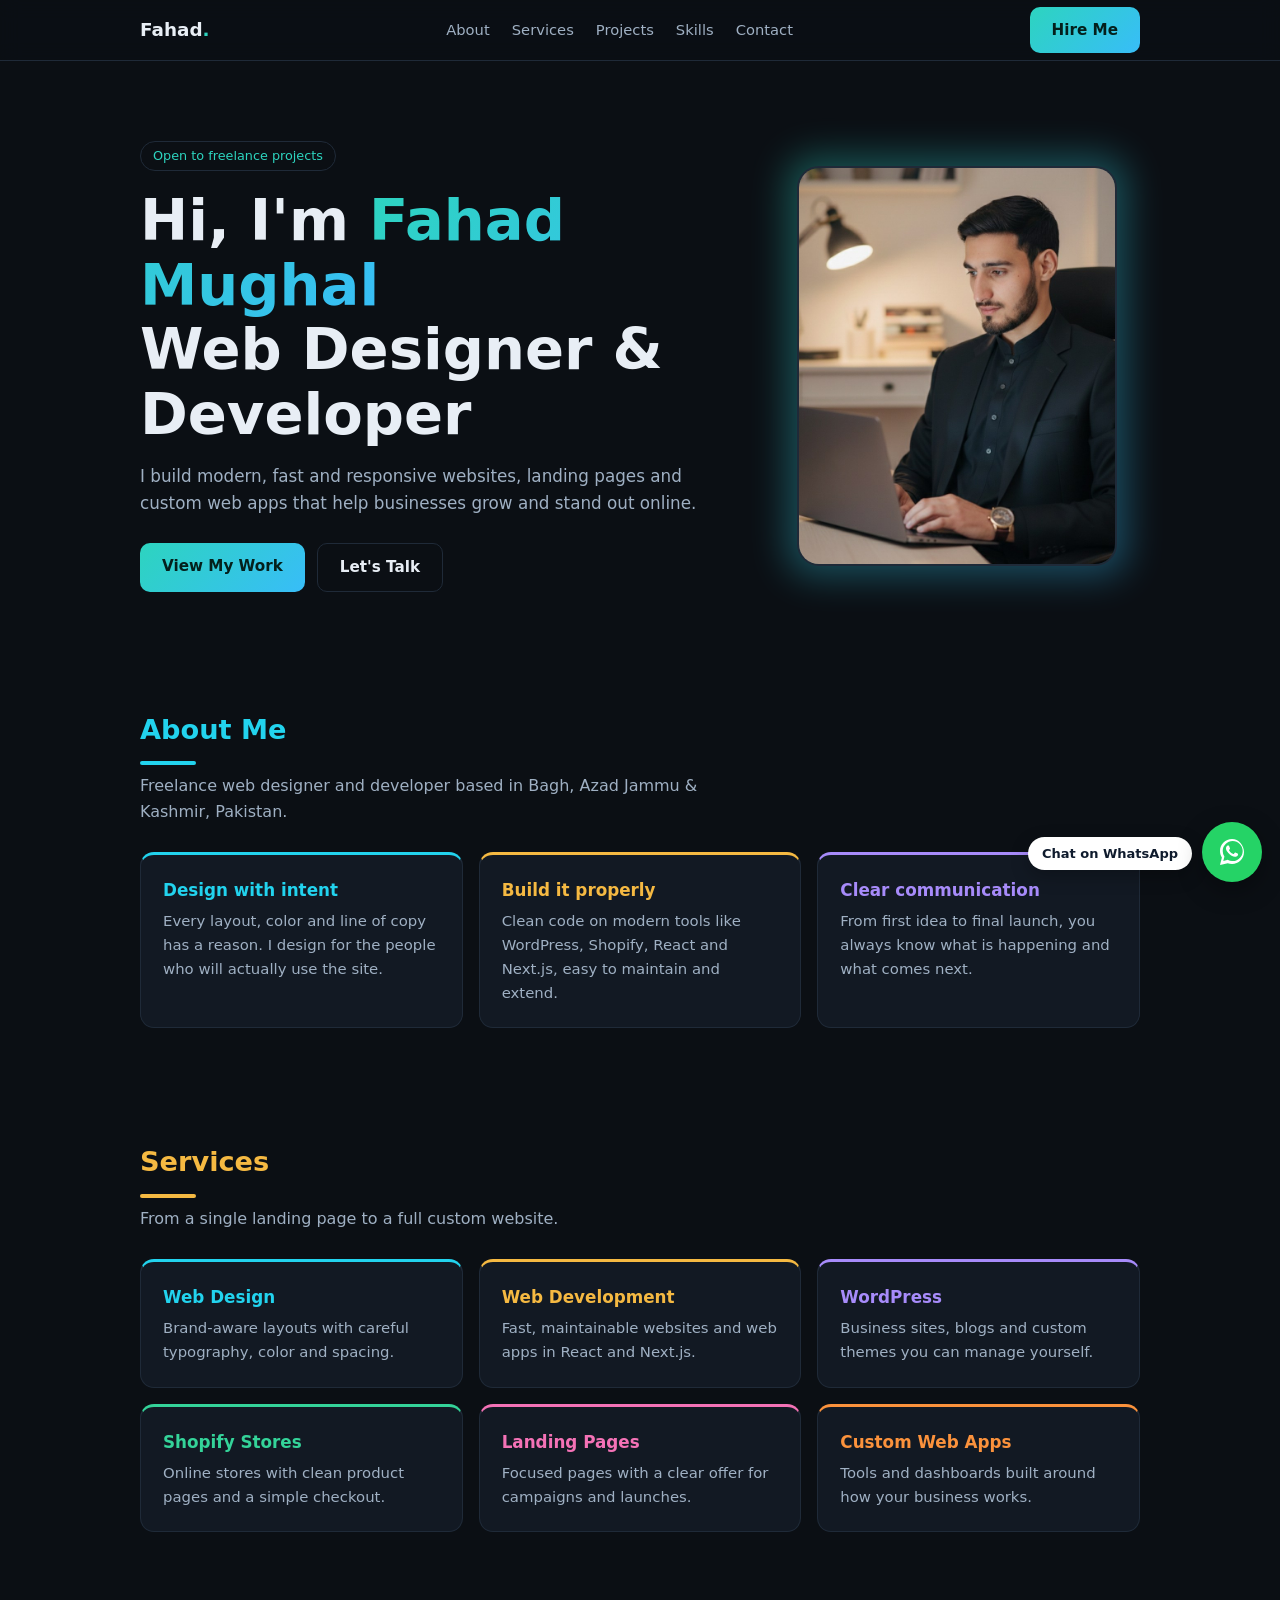
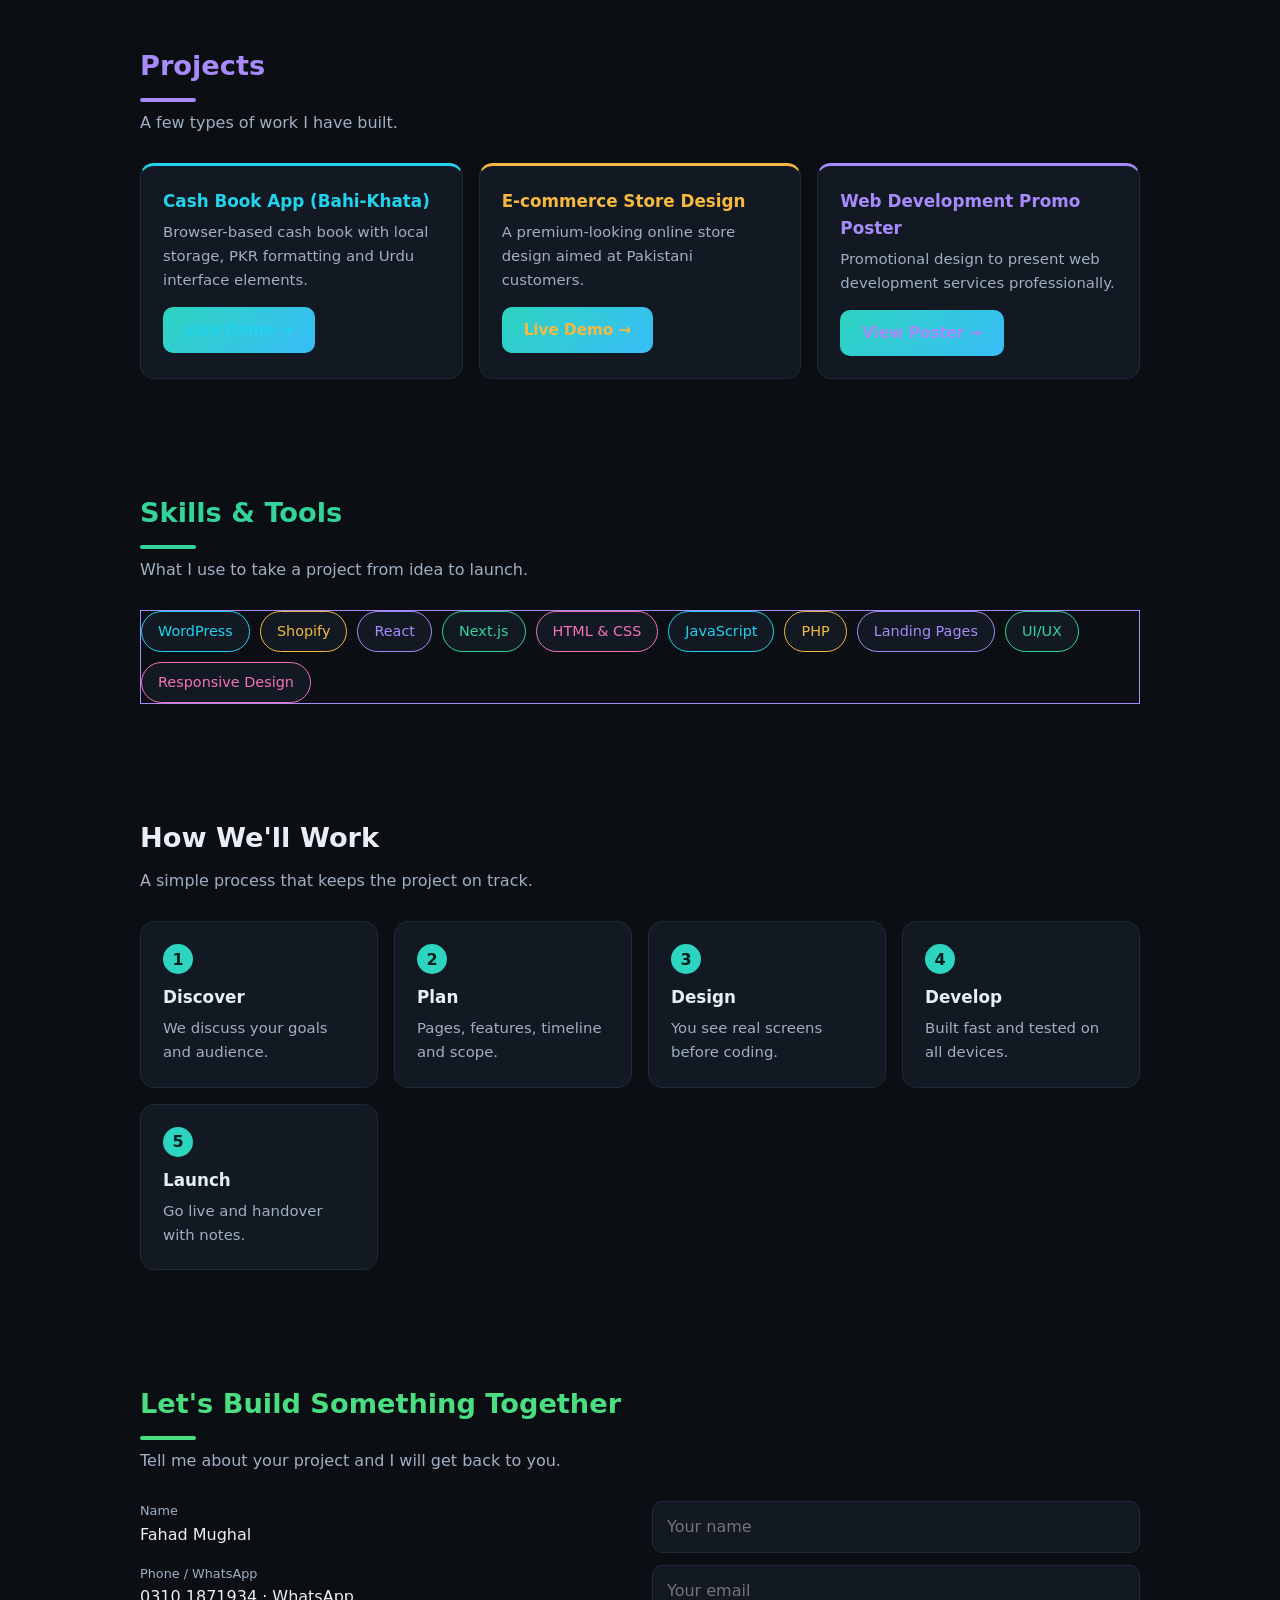
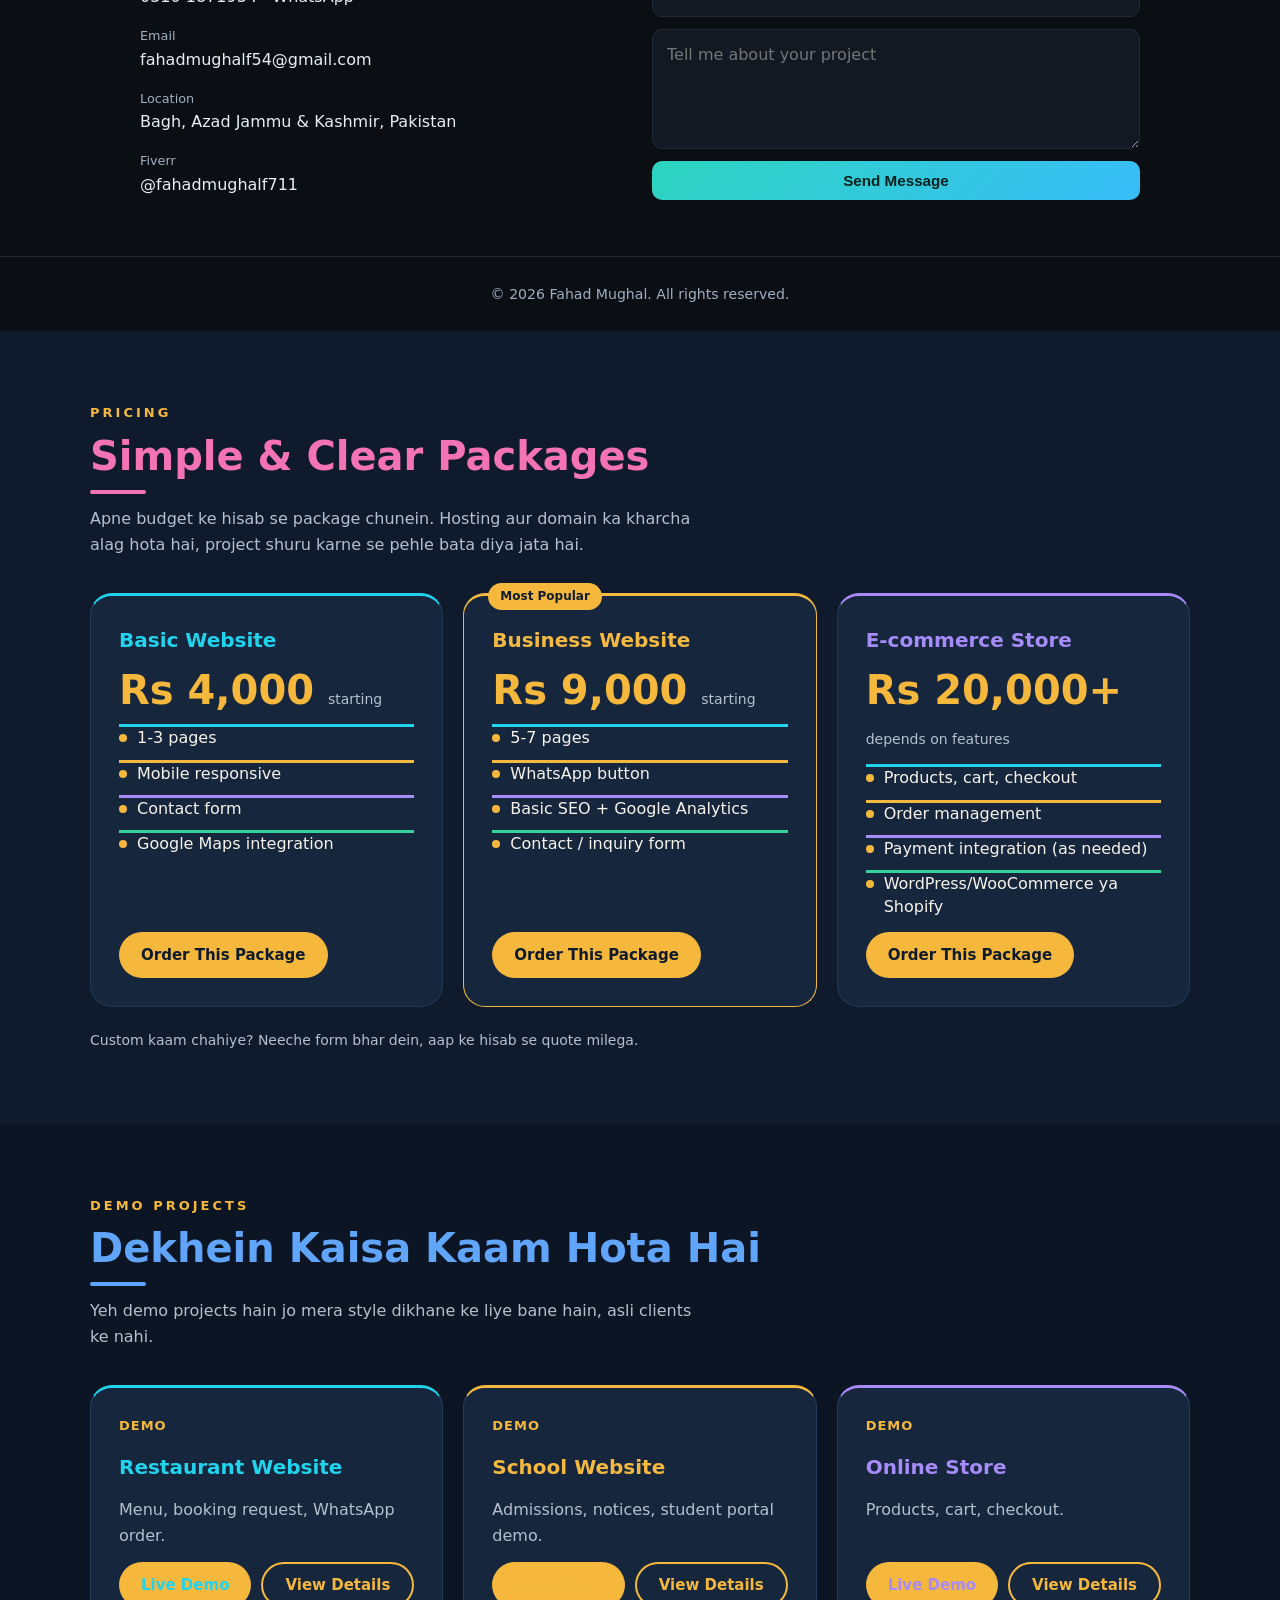
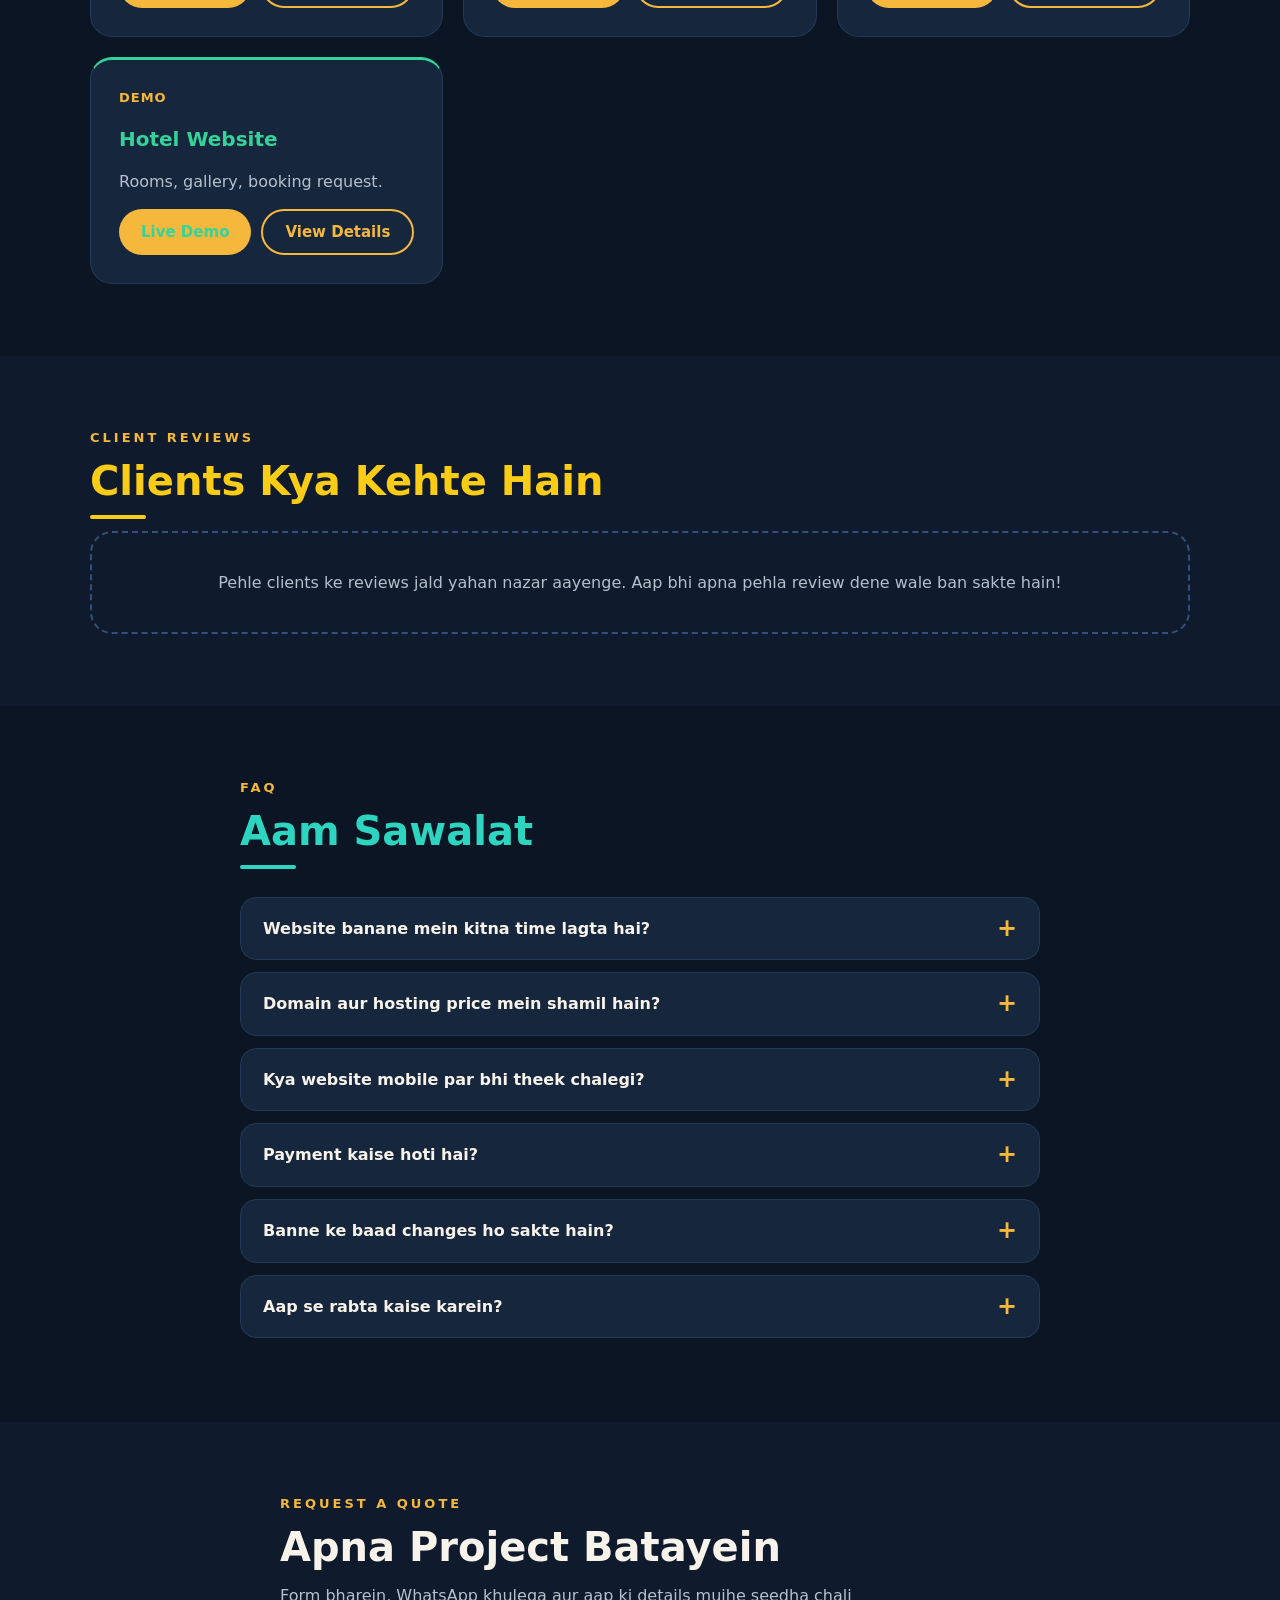
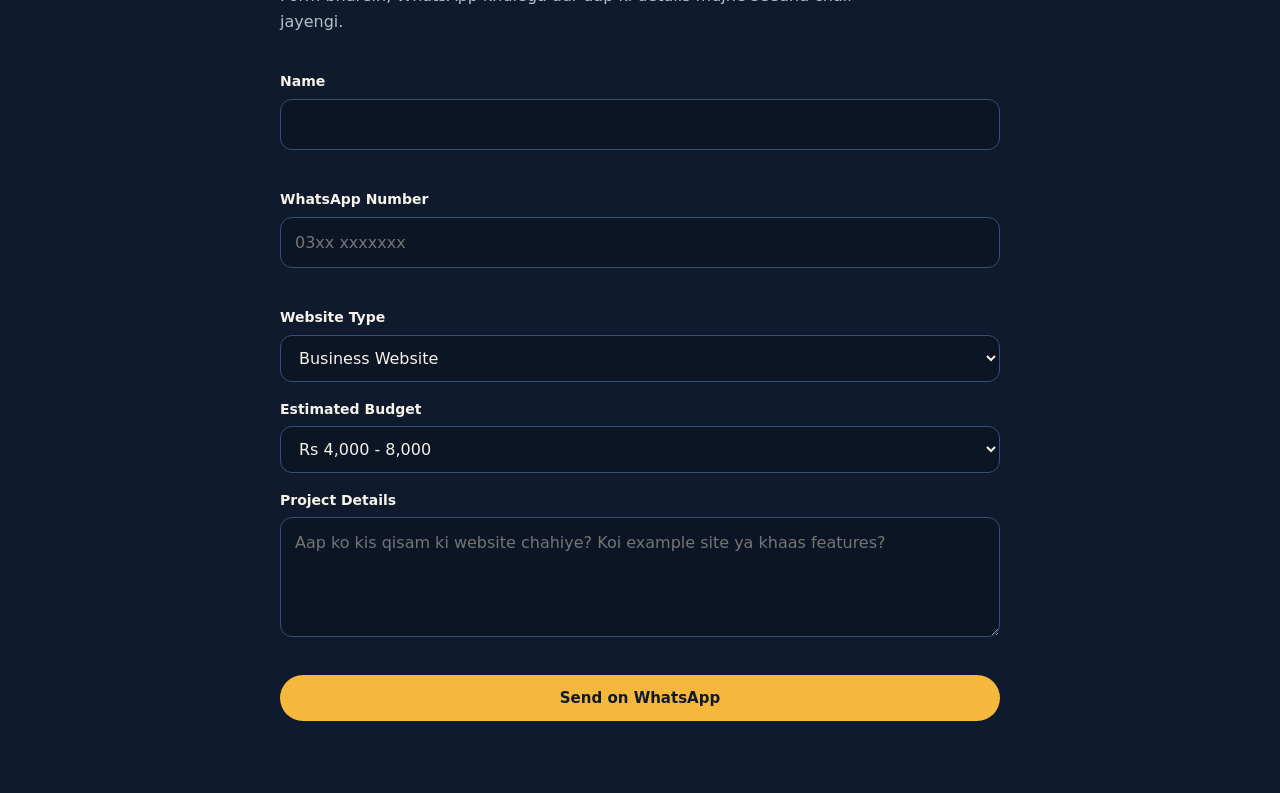
==== commit d3ee1bc7: "Rename index-3.html to index.html" ====
--- a/index.html
+++ b/index.html
@@ -103,9 +103,9 @@
 <h2>Projects</h2>
 <p class="sub">A few types of work I have built.</p>
 <div class="grid">
-<div class="card"><h3>Cash Book App (Bahi-Khata)</h3><p>Browser-based cash book with local storage, PKR formatting and Urdu interface elements.</p></div>
-<div class="card"><h3>E-commerce Store Design</h3><p>A premium-looking online store design aimed at Pakistani customers.</p></div>
-<div class="card"><h3>Web Development Promo Poster</h3><p>Promotional design to present web development services professionally.</p></div>
+<div class="card"><h3>Cash Book App (Bahi-Khata)</h3><p>Browser-based cash book with local storage, PKR formatting and Urdu interface elements.</p><p style="margin-top:14px"><a class="btn primary" href="demo-cashbook.html" target="_blank" rel="noopener">Live Demo →</a></p></div>
+<div class="card"><h3>E-commerce Store Design</h3><p>A premium-looking online store design aimed at Pakistani customers.</p><p style="margin-top:14px"><a class="btn primary" href="demo-ecommerce.html" target="_blank" rel="noopener">Live Demo →</a></p></div>
+<div class="card"><h3>Web Development Promo Poster</h3><p>Promotional design to present web development services professionally.</p><p style="margin-top:14px"><a class="btn primary" href="promo-poster.png" target="_blank" rel="noopener">View Poster →</a></p></div>
 </div>
 </div></section>
 
@@ -154,9 +154,23 @@
 document.getElementById('y').textContent=new Date().getFullYear();
 document.getElementById('f').addEventListener('submit',function(ev){
   ev.preventDefault();
+  var form=ev.target,btn=form.querySelector('button'),old=btn.textContent;
   var n=document.getElementById('n').value,e=document.getElementById('e').value,m=document.getElementById('m').value;
-  var body=encodeURIComponent('Name: '+n+'\nEmail: '+e+'\n\n'+m);
-  location.href='mailto:fahadmughalf54@gmail.com?subject='+encodeURIComponent('Project enquiry from '+n)+'&body='+body;
+  btn.disabled=true;btn.textContent='Sending...';
+  fetch('https://api.web3forms.com/submit',{
+    method:'POST',
+    headers:{'Content-Type':'application/json','Accept':'application/json'},
+    body:JSON.stringify({
+      access_key:'fa8fff3e-60f5-4ca6-823a-4b3973c637ca',
+      subject:'Project enquiry from '+n,
+      from_name:'Portfolio Website',
+      name:n,email:e,message:m
+    })
+  }).then(function(r){return r.json()}).then(function(d){
+    if(d.success){form.reset();btn.textContent='Message Sent \u2713'}
+    else{btn.textContent='Error, try again'}
+  }).catch(function(){btn.textContent='Error, try again'})
+  .then(function(){setTimeout(function(){btn.disabled=false;btn.textContent=old},3500)});
 });
 </script>
 <script src="fm-all.js"></script>
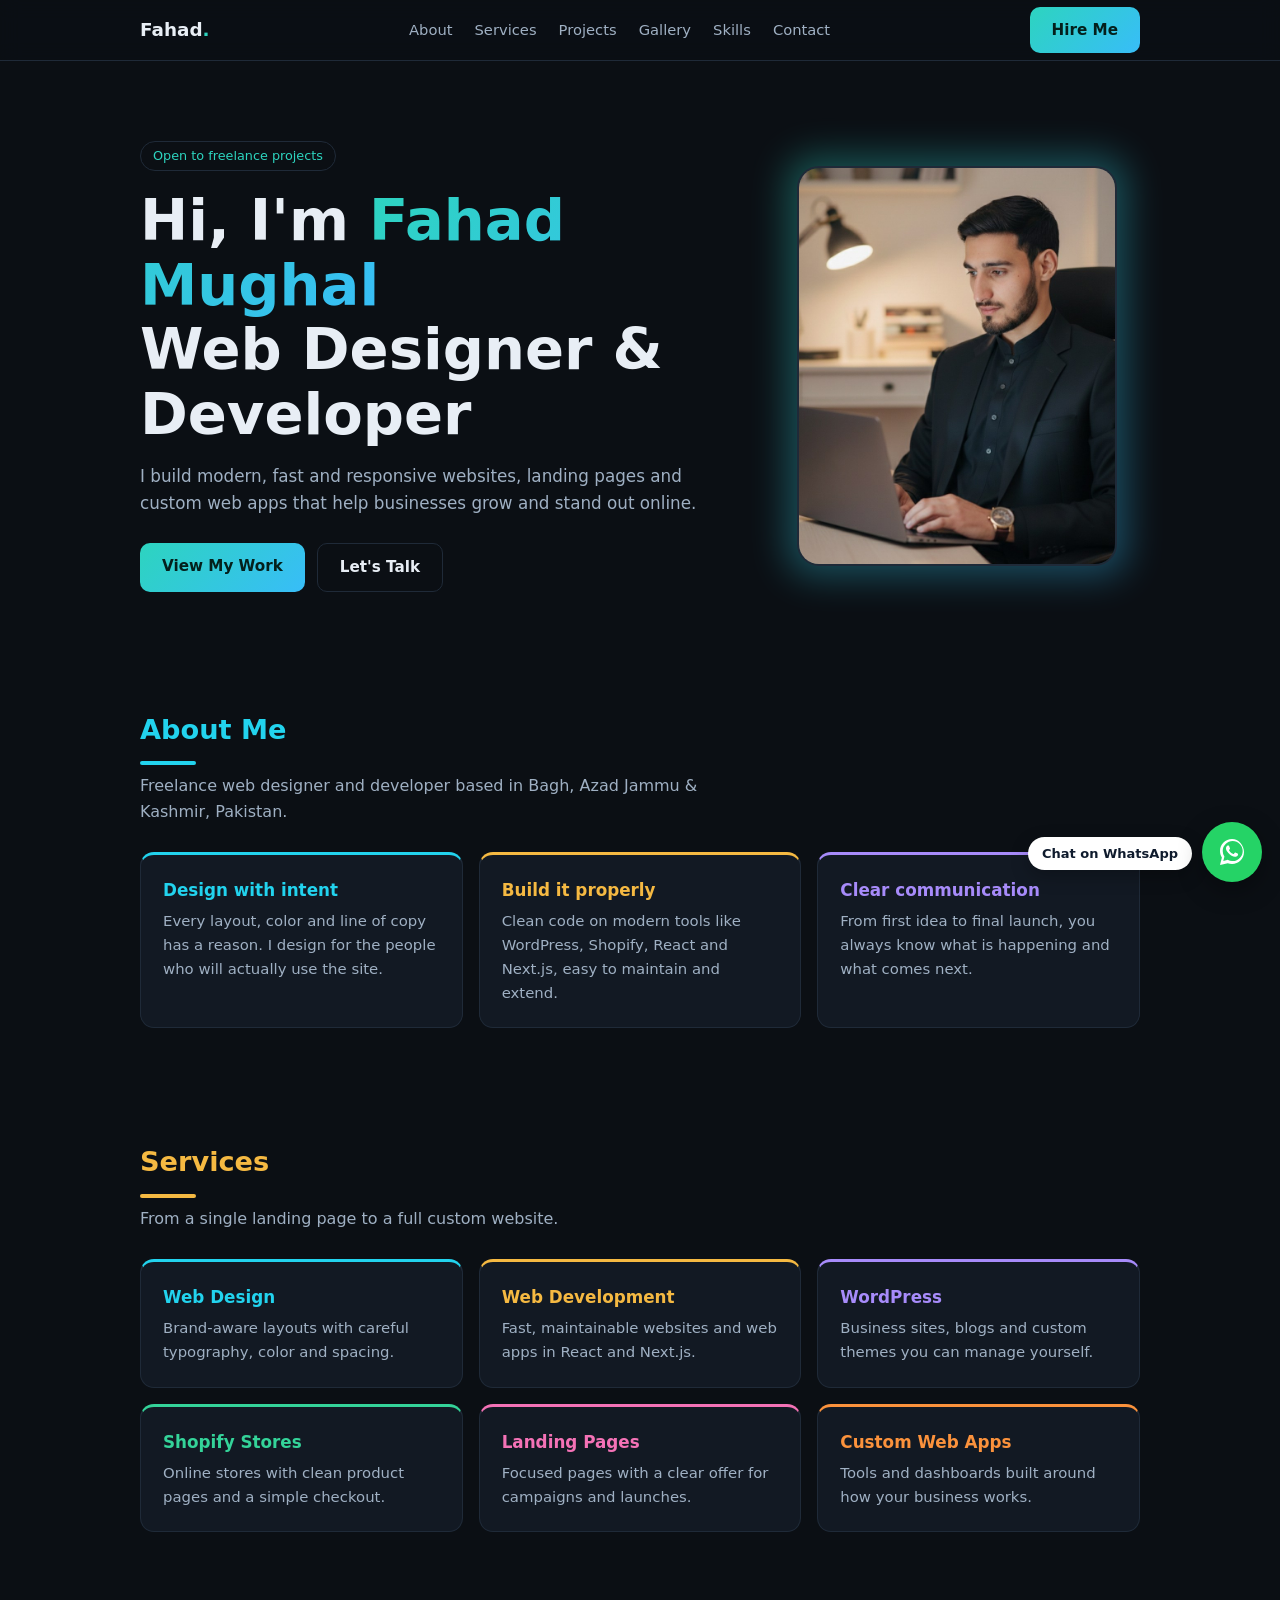
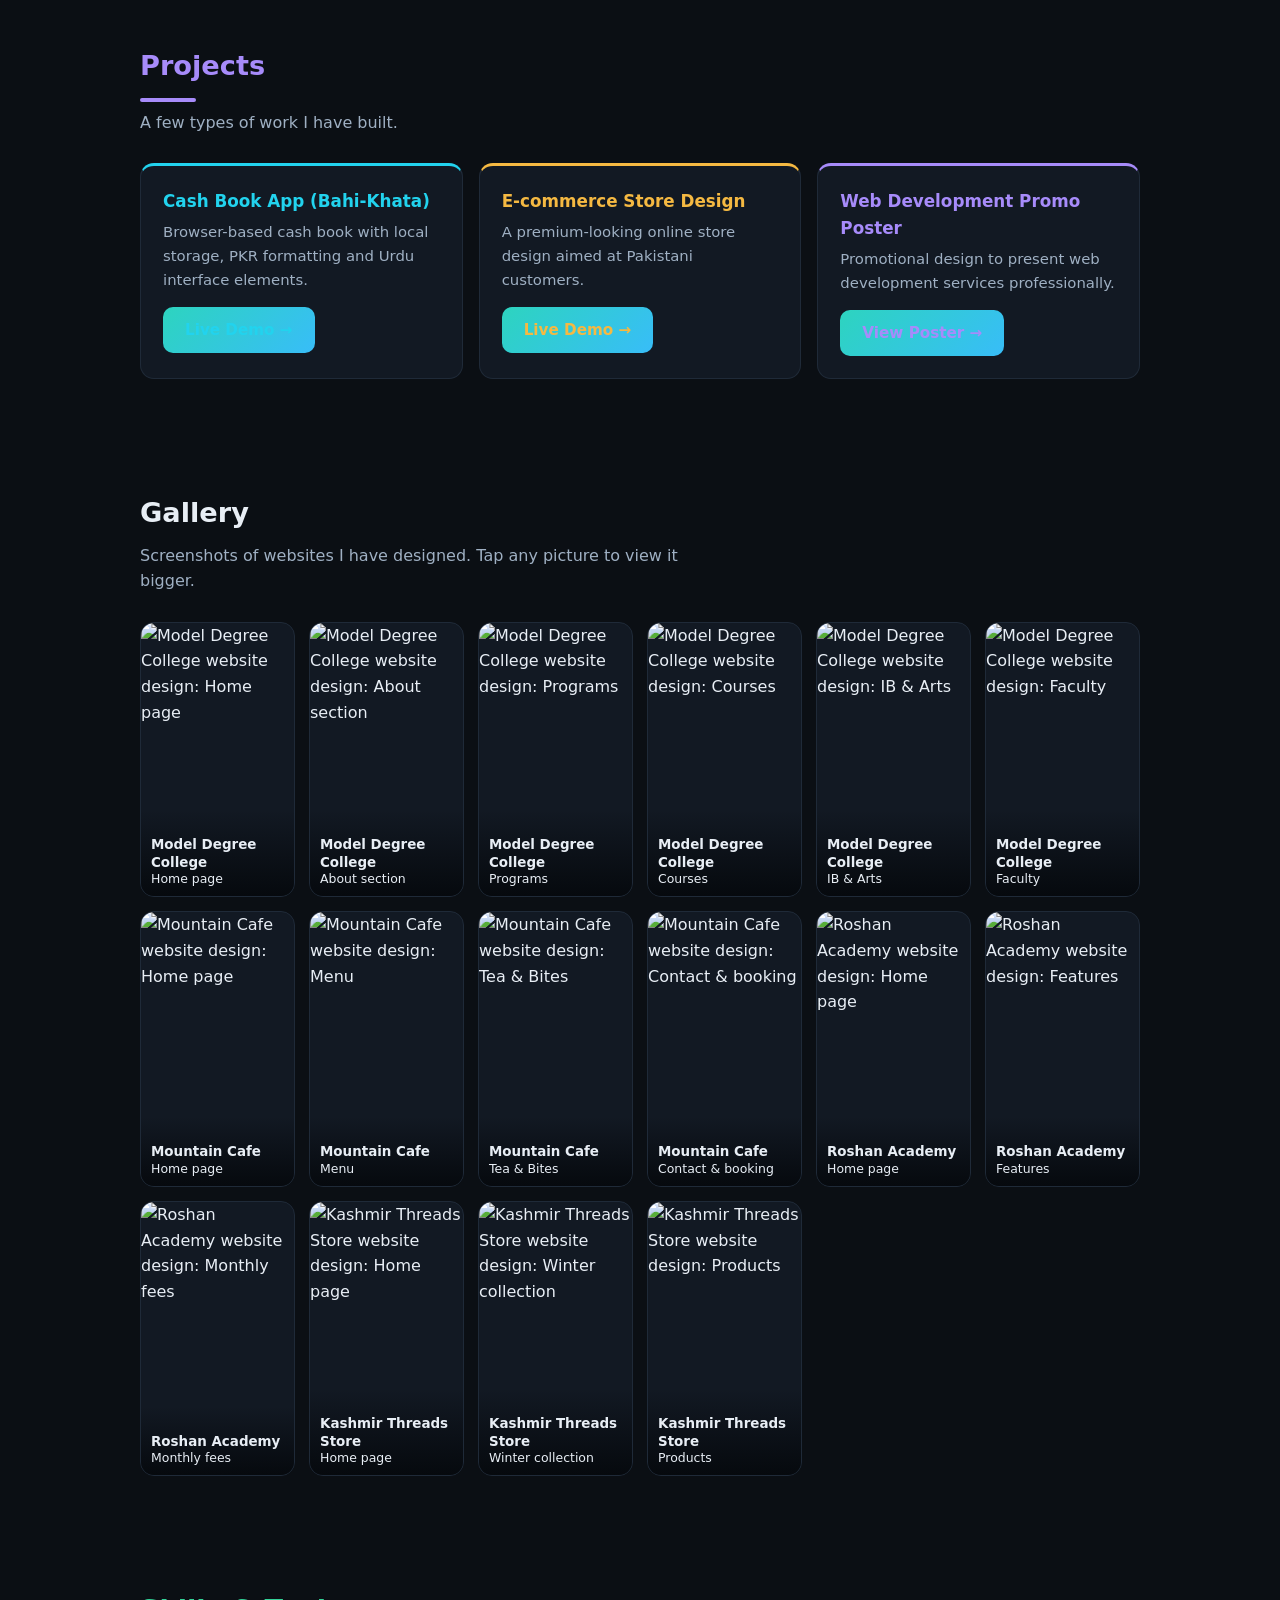
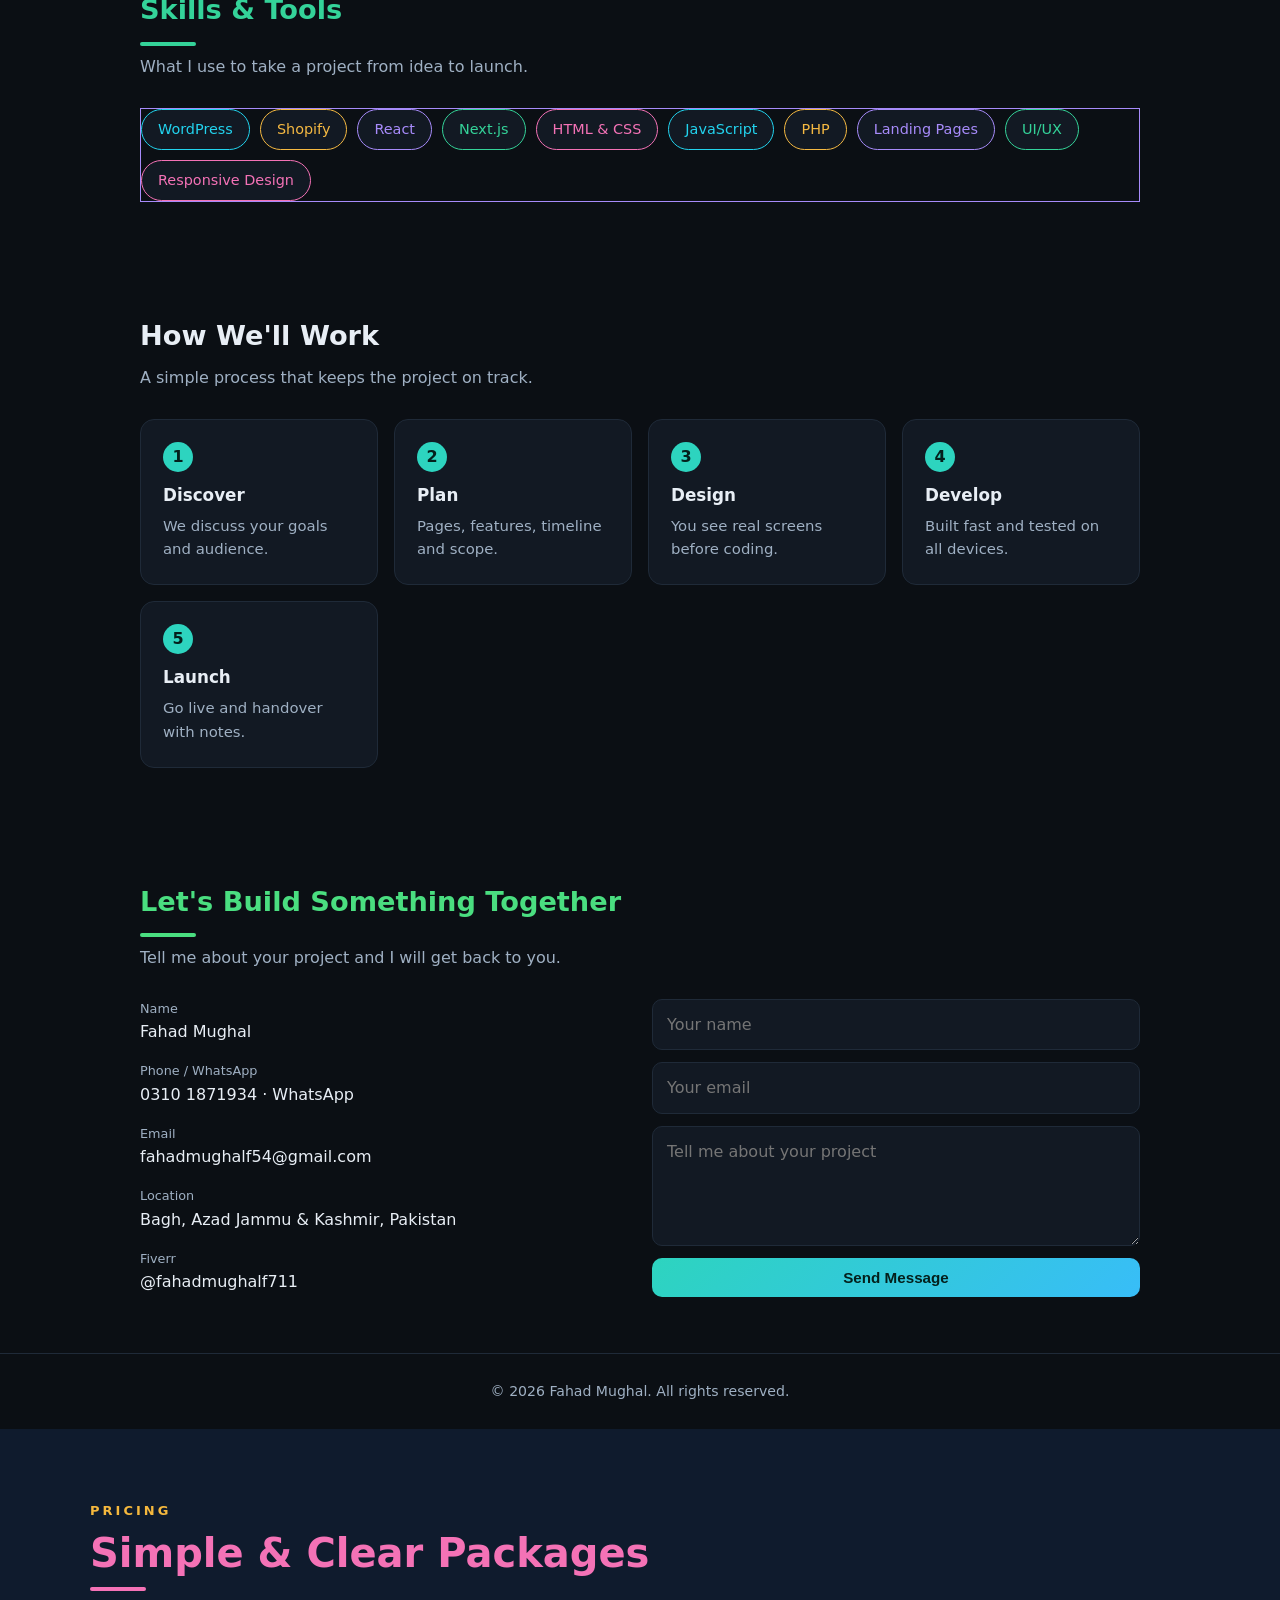
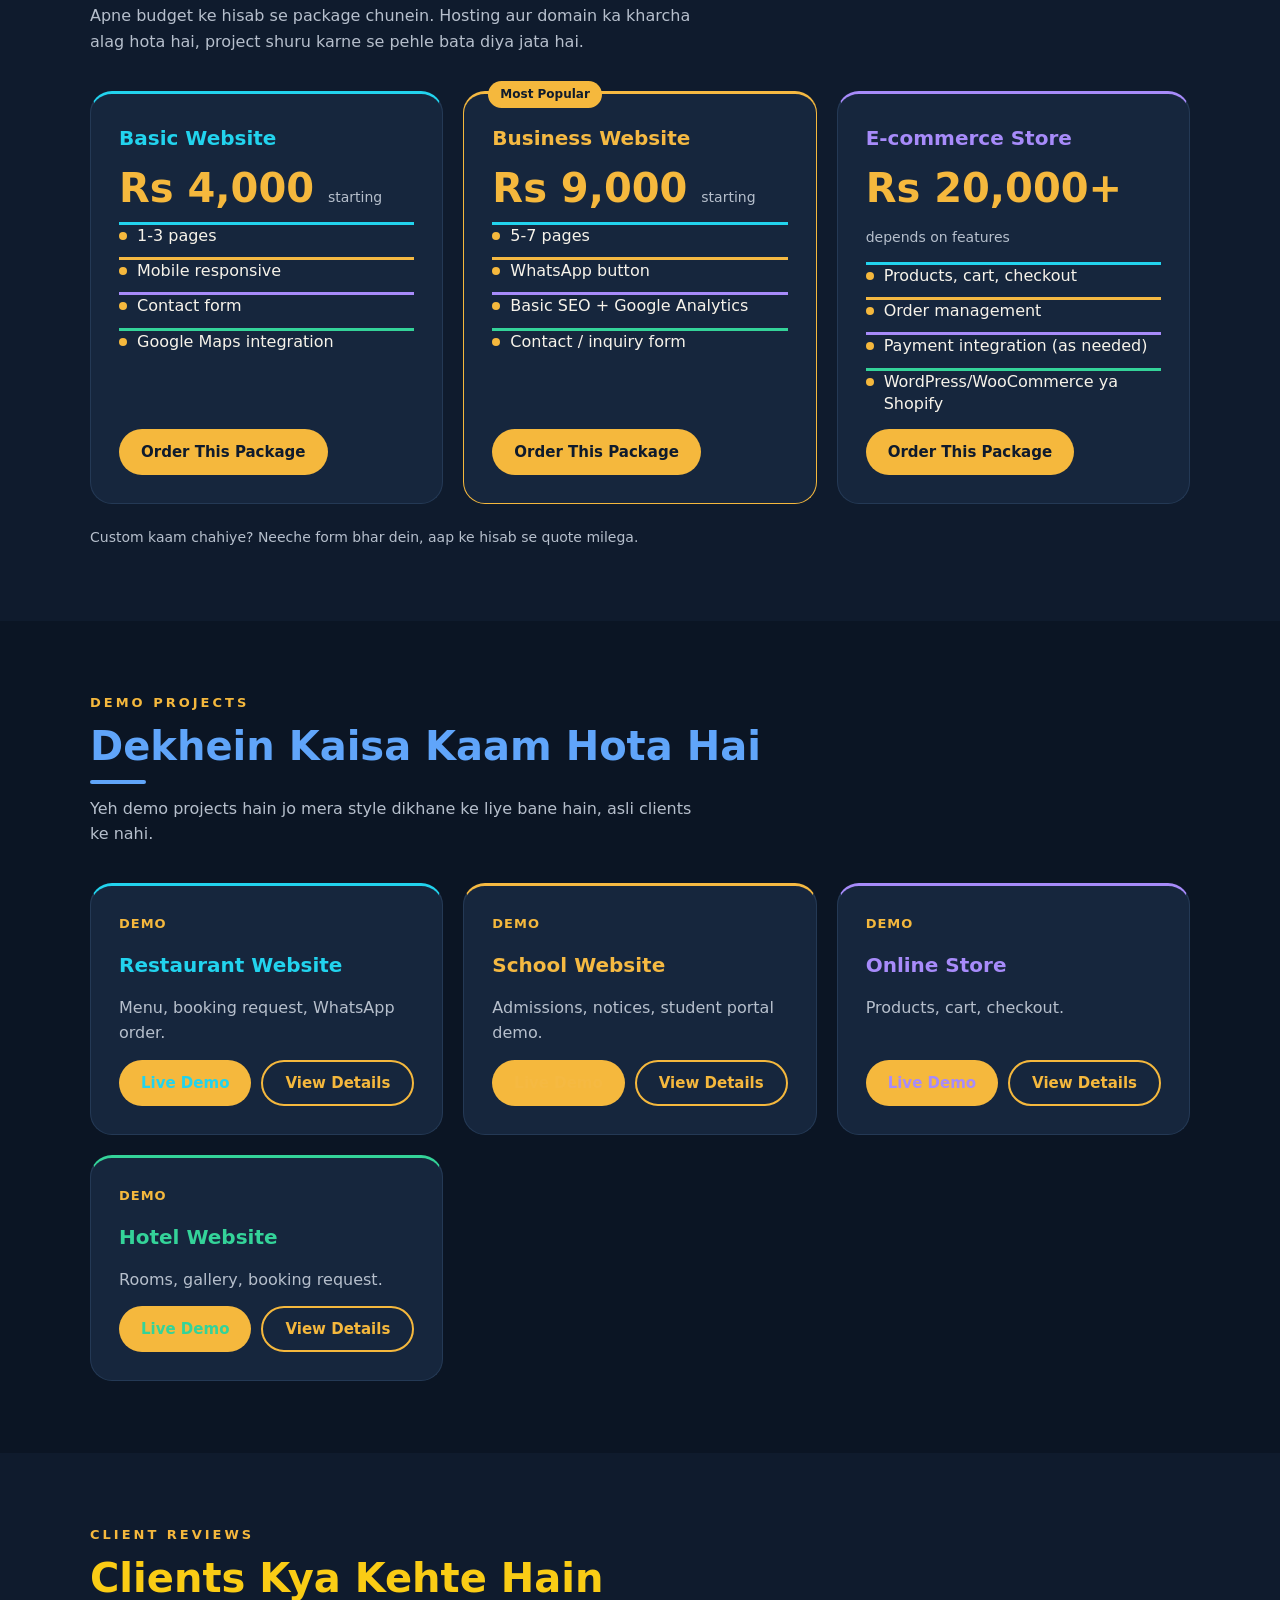
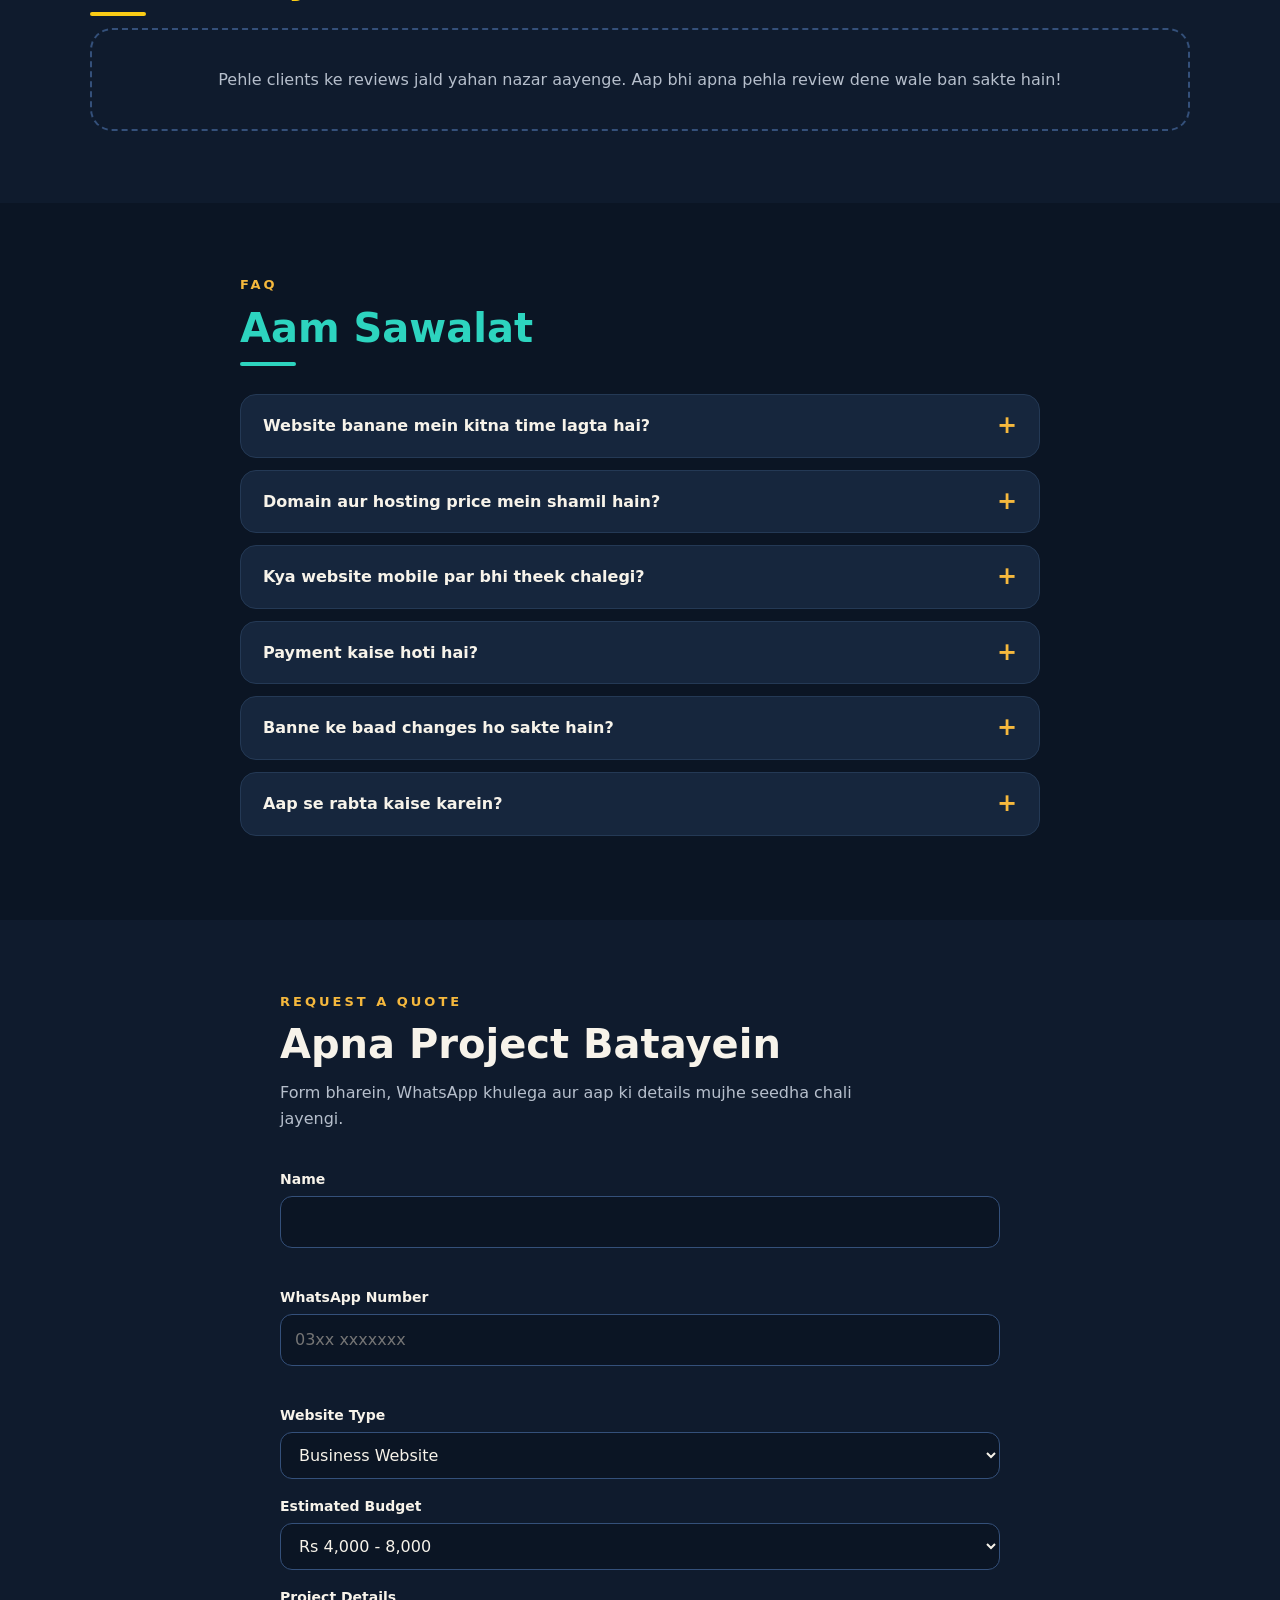
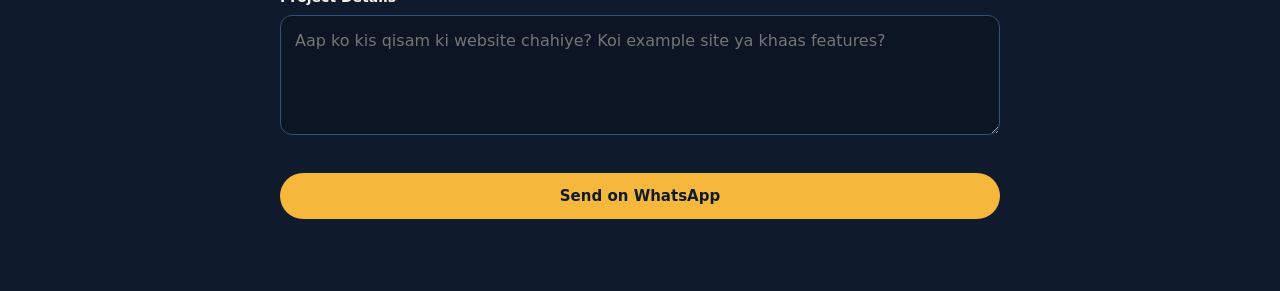
==== commit 2529730c: "Add files via upload" ====
--- a/index.html
+++ b/index.html
@@ -55,13 +55,25 @@
 textarea{min-height:120px;resize:vertical}
 footer{border-top:1px solid var(--line);padding:26px 0;color:var(--muted);font-size:.88rem;text-align:center}
 @media(max-width:720px){.hero-grid{grid-template-columns:1fr}.photo{order:-1;max-width:240px}nav ul{display:none}.contact{grid-template-columns:1fr}.hero{padding:50px 0 30px}}
+
+.gal{display:grid;grid-template-columns:repeat(auto-fill,minmax(150px,1fr));gap:14px}
+.gal-i{position:relative;display:block;border-radius:14px;overflow:hidden;border:1px solid var(--line);background:var(--card);aspect-ratio:9/16}
+.gal-i img{width:100%;height:100%;object-fit:cover;object-position:top;display:block;transition:transform .3s}
+.gal-i:hover img{transform:scale(1.04)}
+.gal-c{position:absolute;left:0;right:0;bottom:0;padding:26px 10px 9px;font-size:.78rem;color:#e8eef5;background:linear-gradient(transparent,rgba(5,8,12,.92));line-height:1.3}
+.gal-c b{display:block;font-size:.84rem}
+#lb{position:fixed;inset:0;z-index:50;background:rgba(5,8,12,.94);display:none;align-items:center;justify-content:center;flex-direction:column;gap:10px;padding:14px}
+#lb.on{display:flex}
+#lb img{max-width:100%;max-height:82vh;border-radius:12px}
+#lb p{color:#e8eef5;font-size:.9rem}
+#lb button{position:absolute;top:12px;right:14px;background:none;border:0;color:#fff;font-size:34px;cursor:pointer;line-height:1}
 </style>
   <link rel="stylesheet" href="fm-colors.css">
 </head>
 <body>
 <header><div class="wrap"><nav>
 <a href="#home" class="logo">Fahad<span>.</span></a>
-<ul><li><a href="#about">About</a></li><li><a href="#services">Services</a></li><li><a href="#projects">Projects</a></li><li><a href="#skills">Skills</a></li><li><a href="#contact">Contact</a></li></ul>
+<ul><li><a href="#about">About</a></li><li><a href="#services">Services</a></li><li><a href="#projects">Projects</a></li><li><a href="#gallery">Gallery</a></li><li><a href="#skills">Skills</a></li><li><a href="#contact">Contact</a></li></ul>
 <a href="#contact" class="btn primary">Hire Me</a>
 </nav></div></header>
 
@@ -106,6 +118,30 @@
 <div class="card"><h3>Cash Book App (Bahi-Khata)</h3><p>Browser-based cash book with local storage, PKR formatting and Urdu interface elements.</p><p style="margin-top:14px"><a class="btn primary" href="demo-cashbook.html" target="_blank" rel="noopener">Live Demo →</a></p></div>
 <div class="card"><h3>E-commerce Store Design</h3><p>A premium-looking online store design aimed at Pakistani customers.</p><p style="margin-top:14px"><a class="btn primary" href="demo-ecommerce.html" target="_blank" rel="noopener">Live Demo →</a></p></div>
 <div class="card"><h3>Web Development Promo Poster</h3><p>Promotional design to present web development services professionally.</p><p style="margin-top:14px"><a class="btn primary" href="promo-poster.png" target="_blank" rel="noopener">View Poster →</a></p></div>
+</div>
+</div></section>
+
+
+<section id="gallery"><div class="wrap">
+<h2>Gallery</h2>
+<p class="sub">Screenshots of websites I have designed. Tap any picture to view it bigger.</p>
+<div class="gal">
+<a class="gal-i" href="college-hero.jpg" data-cap="Model Degree College - Home page"><img src="college-hero.jpg" alt="Model Degree College website design: Home page" loading="lazy" width="540" height="1134"><span class="gal-c"><b>Model Degree College</b>Home page</span></a>
+<a class="gal-i" href="college-story.jpg" data-cap="Model Degree College - About section"><img src="college-story.jpg" alt="Model Degree College website design: About section" loading="lazy" width="540" height="1134"><span class="gal-c"><b>Model Degree College</b>About section</span></a>
+<a class="gal-i" href="college-programs.jpg" data-cap="Model Degree College - Programs"><img src="college-programs.jpg" alt="Model Degree College website design: Programs" loading="lazy" width="540" height="1134"><span class="gal-c"><b>Model Degree College</b>Programs</span></a>
+<a class="gal-i" href="college-courses.jpg" data-cap="Model Degree College - Courses"><img src="college-courses.jpg" alt="Model Degree College website design: Courses" loading="lazy" width="540" height="1134"><span class="gal-c"><b>Model Degree College</b>Courses</span></a>
+<a class="gal-i" href="college-ib-arts.jpg" data-cap="Model Degree College - IB &amp; Arts"><img src="college-ib-arts.jpg" alt="Model Degree College website design: IB &amp; Arts" loading="lazy" width="540" height="1134"><span class="gal-c"><b>Model Degree College</b>IB &amp; Arts</span></a>
+<a class="gal-i" href="college-faculty.jpg" data-cap="Model Degree College - Faculty"><img src="college-faculty.jpg" alt="Model Degree College website design: Faculty" loading="lazy" width="540" height="1134"><span class="gal-c"><b>Model Degree College</b>Faculty</span></a>
+<a class="gal-i" href="cafe-hero.jpg" data-cap="Mountain Cafe - Home page"><img src="cafe-hero.jpg" alt="Mountain Cafe website design: Home page" loading="lazy" width="540" height="1134"><span class="gal-c"><b>Mountain Cafe</b>Home page</span></a>
+<a class="gal-i" href="cafe-menu.jpg" data-cap="Mountain Cafe - Menu"><img src="cafe-menu.jpg" alt="Mountain Cafe website design: Menu" loading="lazy" width="540" height="1134"><span class="gal-c"><b>Mountain Cafe</b>Menu</span></a>
+<a class="gal-i" href="cafe-bites.jpg" data-cap="Mountain Cafe - Tea &amp; Bites"><img src="cafe-bites.jpg" alt="Mountain Cafe website design: Tea &amp; Bites" loading="lazy" width="540" height="1134"><span class="gal-c"><b>Mountain Cafe</b>Tea &amp; Bites</span></a>
+<a class="gal-i" href="cafe-contact.jpg" data-cap="Mountain Cafe - Contact &amp; booking"><img src="cafe-contact.jpg" alt="Mountain Cafe website design: Contact &amp; booking" loading="lazy" width="540" height="1134"><span class="gal-c"><b>Mountain Cafe</b>Contact &amp; booking</span></a>
+<a class="gal-i" href="academy-hero.jpg" data-cap="Roshan Academy - Home page"><img src="academy-hero.jpg" alt="Roshan Academy website design: Home page" loading="lazy" width="540" height="1134"><span class="gal-c"><b>Roshan Academy</b>Home page</span></a>
+<a class="gal-i" href="academy-why.jpg" data-cap="Roshan Academy - Features"><img src="academy-why.jpg" alt="Roshan Academy website design: Features" loading="lazy" width="540" height="1134"><span class="gal-c"><b>Roshan Academy</b>Features</span></a>
+<a class="gal-i" href="academy-fees.jpg" data-cap="Roshan Academy - Monthly fees"><img src="academy-fees.jpg" alt="Roshan Academy website design: Monthly fees" loading="lazy" width="540" height="1134"><span class="gal-c"><b>Roshan Academy</b>Monthly fees</span></a>
+<a class="gal-i" href="store-hero.jpg" data-cap="Kashmir Threads Store - Home page"><img src="store-hero.jpg" alt="Kashmir Threads Store website design: Home page" loading="lazy" width="540" height="1134"><span class="gal-c"><b>Kashmir Threads Store</b>Home page</span></a>
+<a class="gal-i" href="store-products.jpg" data-cap="Kashmir Threads Store - Winter collection"><img src="store-products.jpg" alt="Kashmir Threads Store website design: Winter collection" loading="lazy" width="540" height="1134"><span class="gal-c"><b>Kashmir Threads Store</b>Winter collection</span></a>
+<a class="gal-i" href="store-more.jpg" data-cap="Kashmir Threads Store - Products"><img src="store-more.jpg" alt="Kashmir Threads Store website design: Products" loading="lazy" width="540" height="1134"><span class="gal-c"><b>Kashmir Threads Store</b>Products</span></a>
 </div>
 </div></section>
 
@@ -173,6 +209,19 @@
   .then(function(){setTimeout(function(){btn.disabled=false;btn.textContent=old},3500)});
 });
 </script>
+
+<div id="lb" role="dialog" aria-label="Image viewer"><button type="button" aria-label="Close" id="lbx">&times;</button><img alt="" id="lbi"><p id="lbp"></p></div>
+<script>
+(function(){
+  var lb=document.getElementById('lb'),im=document.getElementById('lbi'),cp=document.getElementById('lbp');
+  function close(){lb.classList.remove('on')}
+  document.querySelectorAll('.gal-i').forEach(function(a){
+    a.addEventListener('click',function(e){e.preventDefault();im.src=a.getAttribute('href');im.alt=a.querySelector('img').alt;cp.textContent=a.dataset.cap;lb.classList.add('on')});
+  });
+  lb.addEventListener('click',function(e){if(e.target!==im)close()});
+  document.addEventListener('keydown',function(e){if(e.key==='Escape')close()});
+})();
+</script>
 <script src="fm-all.js"></script>
 </body>
 </html>
